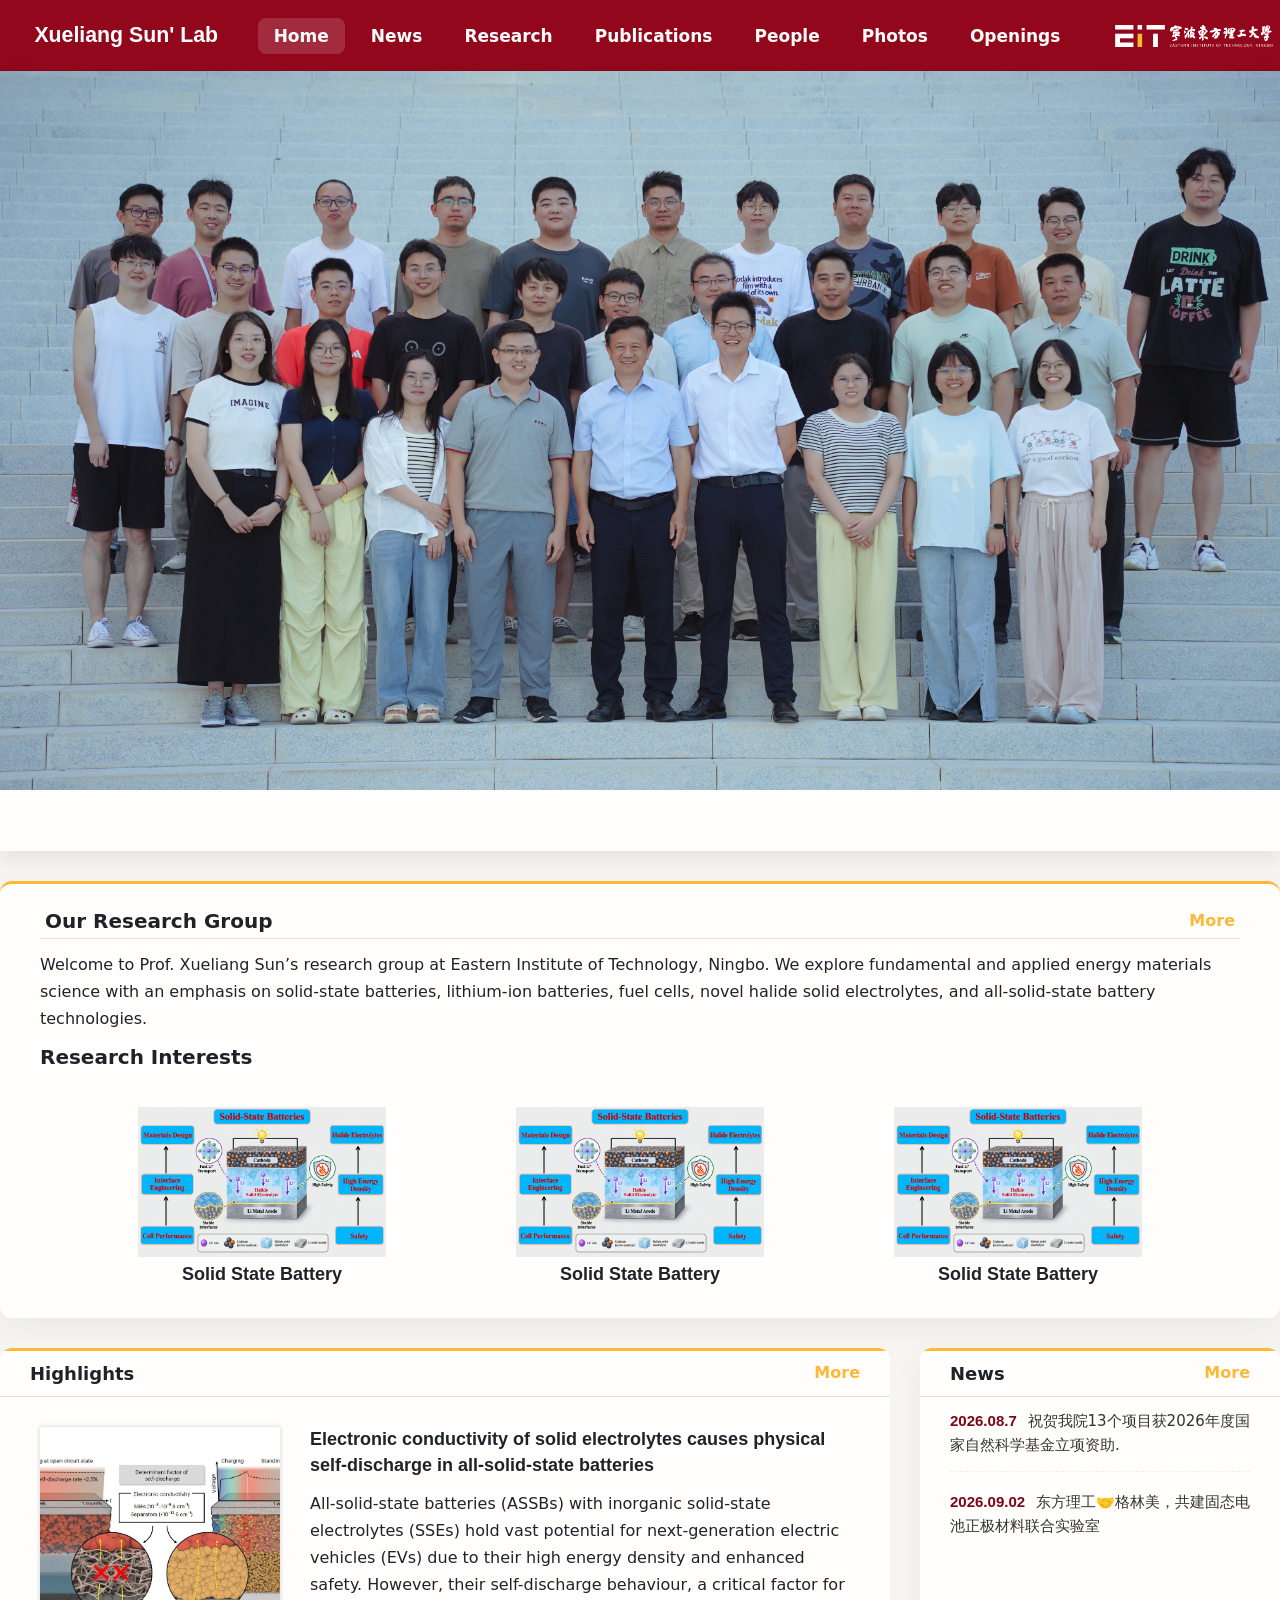
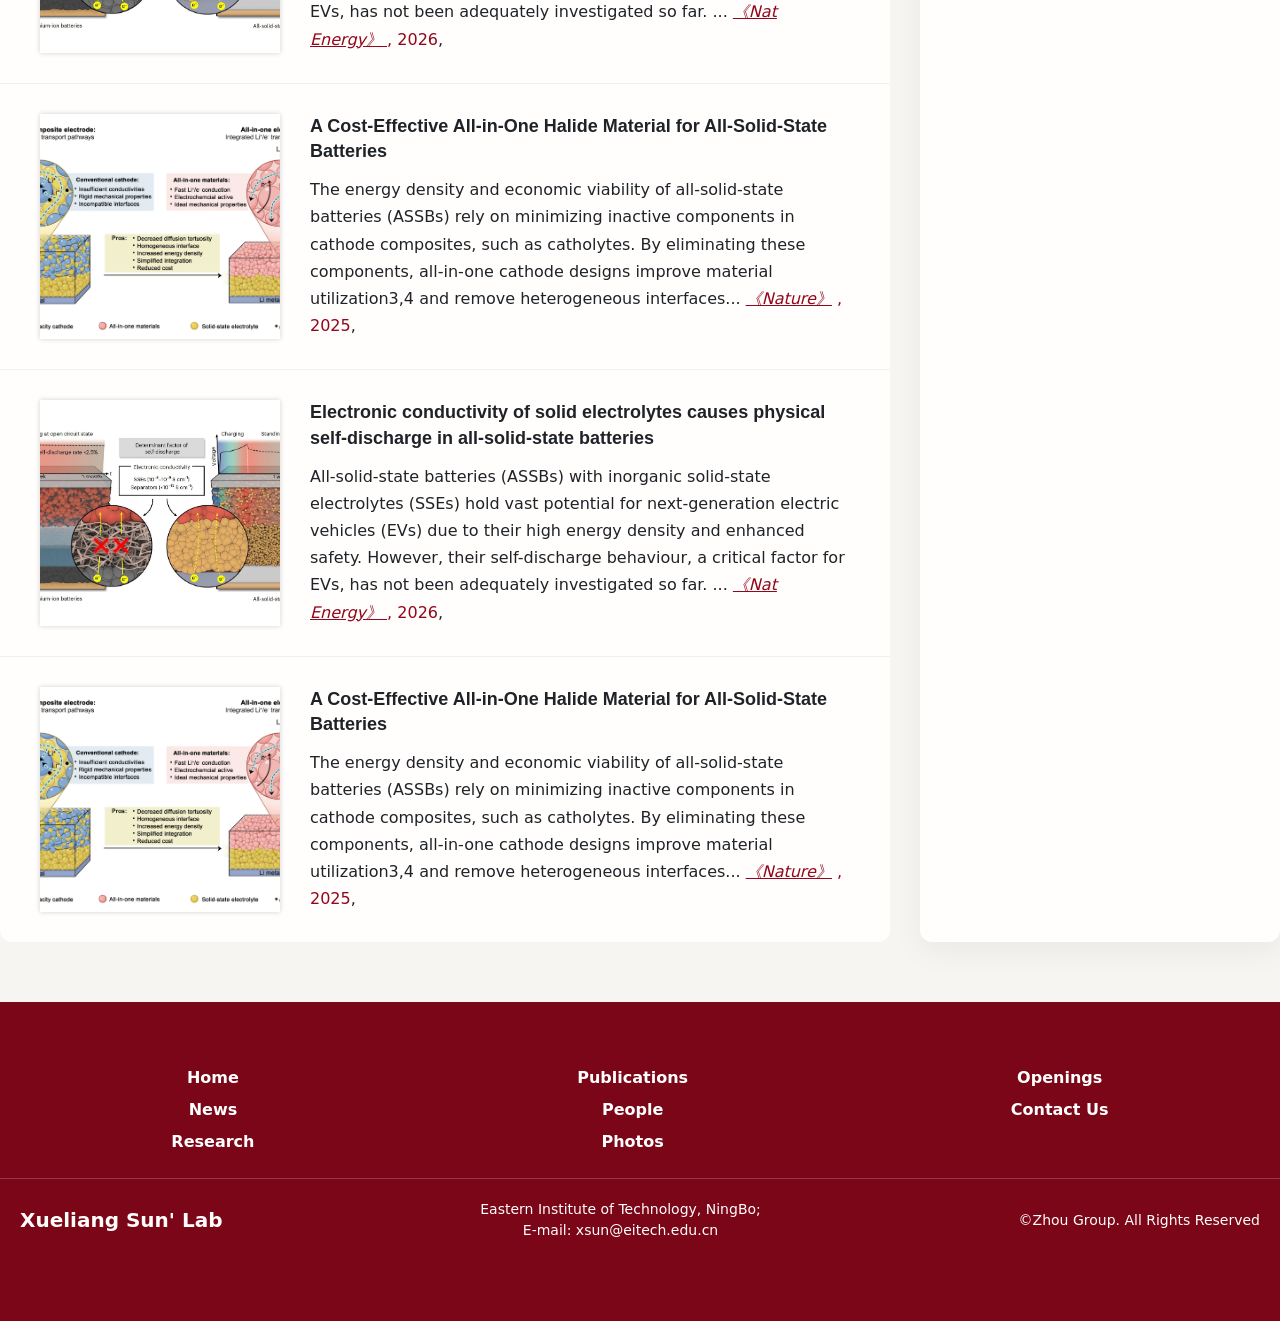
==== index.html @ 8f32e6c3 "init 验证" ====
<!DOCTYPE html>

<!-- saved from url=(0030)https://zhouphy.com/index.html -->
<html lang="en"><head>
<!-- Static local replica assembled from the user-provided saved page snapshot. --><meta content="text/html; charset=utf-8" http-equiv="Content-Type"/>
<meta content="width=device-width, initial-scale=1" name="viewport"/>
<title>Welcome to Prof. xueliang Sun's Research Group</title>
<link href="./assets/css/common.css" rel="stylesheet"/>
<link href="assets/home/logo3a.svg" rel="icon" type="image/png"/>
<meta content="Welcome to Prof. xueliang Sun's Research Group" name="description"/>
<link as="image" href="./assets/home/top1-1.webp" rel="preload"/>
<link as="image" href="./assets/home/research1.webp" rel="preload"/>
<link as="image" href="./assets/home/research2.webp" rel="preload"/>
<link as="image" href="./assets/home/research3.webp" rel="preload"/>
</head>
<body>
<header class="site-header">
<div aria-hidden="false" class="top-accent"></div>
<nav aria-label="Primary" class="site-nav">
<a class="logo logo--left" href="index.html">
<img alt="logo_left" height="70" src="./assets/home/logo3a.svg"/>
</a>
<ul class="nav-list">
<li class="nav-item nav-item--active"><a href="index.html">Home</a></li>
<li class="nav-item"><a href="News.html">News</a></li>
<li class="nav-item"><a href="Research.html">Research</a></li>
<li class="nav-item"><a href="Publications.html">Publications</a></li>
<li class="nav-item"><a href="People.html">People</a></li>
<li class="nav-item"><a href="Photos.html">Photos</a></li>
<li class="nav-item"><a href="Opening.html">Openings</a></li>
</ul>
<a class="logo logo--right" href="https://www.eitech.edu.cn/">
<img alt="logo-right" height="35" src="./assets/home/logo3.png"/>
</a>
</nav>
</header>
<main>
<section aria-label="Lab highlights" class="hero">
<div class="TopPhoto is-active"><img alt="Lab highlight image 1" src="./assets/home/top1-1.jpg"></div>
<div class="TopPhoto"><img alt="Lab highlight image 2" src="./assets/home/top1-2.jpg"/></div>
<div class="TopPhoto"><img alt="Lab highlight image 3" src="./assets/home/top1-3.jpg"/></div>
<div class="TopPhoto"><img alt="Lab highlight image 4" src="./assets/home/top1-4.jpg"/></div>
<!-- <div class="TopPhoto"><img alt="Lab highlight image 5" src="./assets/home/top2-2.webp"/></div>
<div class="TopPhoto"><img alt="Lab highlight image 6" src="./assets/home/top2-3.webp"/></div>
<div class="TopPhoto"><img alt="Lab highlight image 7" src="./assets/home/top3-1.webp"/></div> -->
<!-- <div class="TopPhoto is-active"><img alt="Lab highlight image 8" src="./assets/home/top3-2.webp"/></div>
<div class="TopPhoto"><img alt="Lab highlight image 9" src="./assets/home/top3-3.webp"/></div> -->
<button aria-label="Previous slide" class="slider-btn slider-btn--left">❮</button>
<button aria-label="Next slide" class="slider-btn slider-btn--right">❯</button>
</section>
<section aria-label="About the lab" class="Show">
<!-- photo-card -->
<!-- <div class="photo-card"> 
        <img src="assets/people/tzhou.jpg" fetchpriority="high" width="198"  alt="Principal investigator portrait">
      </div> -->
<div class="intro-card">
<div class="intro-content">
<div class="section-title">
<span class="title-text">Our Research Group</span>
<a class="more-link" href="Research.html">More</a>
</div>
<p class="body-text">
	            Welcome to Prof. Xueliang Sun’s research group at Eastern Institute of Technology, Ningbo. We explore fundamental and applied energy materials science with an emphasis on solid-state batteries, lithium-ion batteries, fuel cells, novel halide solid electrolytes, and all-solid-state battery technologies.
	          </p>
<p class="subheading">Research Interests</p>
<div class="research-grid">
<div class="research-item">
<img alt="Quantum Computation" fetchpriority="high" src="./assets/home/research1.png"/>
<!-- <h4>量子材料理论与模拟<br><span class="research-en">Quantum Materials Theory & Simulation</span></h4> -->
<h4>Solid State Battery</h4>
</div>
<div class="research-item">
<img alt="Quantum Materials" fetchpriority="high" src="./assets/home/research1.png"/>
<h4>Solid State Battery</h4>
</div>
<div class="research-item">
<img alt="Quantum Devices" fetchpriority="high" src="./assets/home/research1.png"/>
<h4>Solid State Battery</h4>
</div>
</div>
</div>
</div>
</section>
<!-- Highlights -->
<section aria-label="Highlights and news" class="dierbankuai">
<div class="lastestnew">
<div class="NEWS111">
<span>Highlights</span>
<a class="more-link" href="Publications.html">More</a>
</div>
<!-- <div class="section-title section-title--wide">
          <span class="title-text">Highlights</span>
          <a href="Publications.html" class="more-link">More</a>
        </div> -->





</div>
<!-- News -->
<aside aria-label="News" class="youbianxinwen">
<div class="NEWS111">
<span>News</span>
<a class="more-link" href="News.html">More</a>
</div>
<div class="xinwenlundong" id="B">
<div class="box1" id="B1">
<ul>


























































</ul>
</div>
</div>
</aside>
</section>
</main>
<footer class="dibu">
<div class="bottom">
<div class="bottomsite">
<div class="bottoms1"><a href=" index.html">Home</a><br/><a href="News.html">News</a><br/><a href="Research.html">Research</a></div>
<div class="bottoms2"><a href="Publications.html">Publications</a><br/><a href="People.html">People</a><br/><a href="Photos.html">Photos</a></div>
<div class="bottoms3"><a href="Opening.html">Openings</a><br/><a href="https://zhouphy.com/contact-us.html">Contact Us</a></div>
</div>
<div class="shengming">
<div class="shengming1">Xueliang Sun' Lab</div>
<div class="shengming2"> Eastern Institute of Technology, NingBo;
          <br/> 
          E-mail: xsun@eitech.edu.cn </div>
<div class="shengming3">©Zhou Group. All Rights Reserved</div>
</div>
</div>
</footer>
<script defer="" src="./assets/js/site.js"></script>
<script defer="" src="./assets/data/home-highlights-data.js"></script><script defer="" src="./assets/data/home-news-data.js"></script><script defer="" src="./assets/js/home-content.js"></script><script defer="" src="./assets/js/home.js"></script>
</body>
</html>
---- assets/css/common.css ----
/* Shared Zhou Group site styles; deduplicated from the seven identical saved style.css files. */
@charset "UTF-8";
/* CSS Document */

:root {
  /* 导航栏高度控制 */
  --nav-height: 55px; 
  --bg: #F6F5F1; 
  --surface: #FFFEFC;
  --text: #1F2328;
  --muted: #6F716A;
  --primary: #92071c;
  --primary-600: #7a0617;
  --accent: #fdb837;
  --font-body: system-ui, -apple-system, "Segoe UI", "PingFang SC", "Microsoft YaHei", "Noto Sans CJK SC", "Source Han Sans SC", Arial, sans-serif;
  --font-heading: "Segoe UI", "PingFang SC", "Microsoft YaHei", "Noto Sans CJK SC", "Source Han Sans SC", "Helvetica Neue", Arial, sans-serif;
  --logo-left-height: 70px;
  --logo-right-height: 30px;
  --border: #E3E0D8;
  --radius: 12px; /* 全局圆角变量，方便统一调整 */
}

* { box-sizing: border-box; }

body {
	margin: 0 auto;
	padding: 0;
	background-color: var(--bg);
	color: var(--text);
	font-family: var(--font-body);
	overflow-x: hidden; /* 彻底防止任何意外的横向滚动条 */
	/* --- 新增：开启字体平滑抗锯齿 --- */
	-webkit-font-smoothing: antialiased;
	-moz-osx-font-smoothing: grayscale;
}

h1, h2, h3, h4, h5, h6 { font-family: var(--font-heading); color: var(--text); }
a { color: var(--primary); text-decoration: none; }
a:hover { color: var(--primary-600); background-color: transparent; }
.a1 { text-decoration: none; }
.a1:hover { color: var(--surface); }

.top-accent {
	height: 6px;
	/* background: linear-gradient(90deg, var(--primary-600), var(--accent)); */
}

/* ========================================================= */
/* 1. 纯CSS自适应导航栏 (无JS方案) */
/* ========================================================= */
.site-header {
	background-color: var(--primary);
	border-bottom: 1px solid rgba(0, 0, 0, 0.08);
}

.site-nav {
	margin: 0 auto;
	max-width: 1400px; 
	width: 100%;
	min-height: var(--nav-height); 
	display: flex;
	flex-wrap: wrap; /* 核心：允许换行 */
	align-items: center;
	justify-content: space-between; 
	padding: 0px 0px 3px 10px; /* 上下预留一点空间给换行时使用 */
}

.site-header .logo--left img { height: calc(var(--nav-height) * 1.1); width: auto; 
	max-width: 100%; margin-right: auto; }
.site-header .logo--right img { height: calc(var(--nav-height) * 0.55); width: auto; max-width: 100%; }

.logo { display: inline-flex; align-items: center; flex-shrink: 0; }
.nav-list {
	display: flex;
	flex-wrap: wrap; /* 核心：允许导航按钮换行 */
	justify-content: center;
	list-style: none;
	margin: 0;
	padding: 0;
	gap: 10px; 
}

.nav-item { display: flex; align-items: center; }

.nav-item a {
	display: inline-flex;
	align-items: center;
	justify-content: center;
	padding: 8px 16px; 
	color: var(--surface);
	font-size: 17px; 
	font-weight: bold;
	border-radius: 8px; /* 高级微圆角 */
	transition: all 0.3s ease;
	white-space: nowrap; /* 保证文字不折断 */
}

.nav-item--active a { background-color: rgba(255, 255, 255, 0.15); }
.nav-item a:hover { background-color: var(--primary-600); transform: translateY(-1px); }

/* --- 导航栏在不同屏幕下的智能排版 --- */
/* --- 导航栏在不同屏幕下的智能排版 --- */
@media (max-width: 1100px) {
	/* 核心魔法：使用 order 属性重新排列视觉顺序 */
	.logo--left { 
		order: 1; /* 排在第 1 位 */
		margin-right: 0; 
	}
	.logo--right { 
		order: 2; /* 排在第 2 位（和左Logo并排在最上面） */
		margin-left: 0; 
	}
	.nav-list { 
		order: 3; /* 排在最后（被挤到下一行） */
		width: 100%; 
		margin-top: 15px; /* 与上方的 Logo 拉开一点优雅的间距 */
	}
	.site-nav { 
		justify-content: space-between; /* 完美让两个 Logo 分居左右两端 */
	}
}

@media (max-width: 600px) {
	/* 极小屏幕（手机），字体缩小，按钮间距变小 */
	.nav-item a { font-size: 15px; padding: 6px 10px; }
	.site-header .logo--left img { height: 45px; }
	.site-header .logo--right img { height: 22px; }
	.nav-list { gap: 6px; } /* 让菜单按钮更紧凑，避免折行太多 */
}

/* ========================================================= */
/* 2. 主体区块流体化 (使用 max-width 和 flex-wrap) */
/* ========================================================= */
.hero {
	margin: 0 auto;
	max-width: 1300px; 
	width: 100%;
	/* 核心魔法 1：使用 Grid 让所有图片堆叠在同一个格子里 */
	display: grid; 
	position: relative; /* 为半透明按钮提供定位基准 */
	background-color: var(--surface);
	box-shadow: 0px 8px 20px rgba(0, 0, 0, 0.08);
	overflow: hidden; 
}

.TopPhoto {
	/* 核心魔法 2：所有图片都占第 1 行第 1 列，完美重叠且高度自适应 */
	grid-area: 1 / 1; 
	width: 100%;
	margin: 0;
	opacity: 0; /* 默认完全透明 */
	visibility: hidden; /* 默认不可见，防止阻挡点击 */
	transition: opacity 0.8s ease-in-out, visibility 0.8s; /* 0.8秒的极致丝滑淡入淡出 */
	z-index: 1;
}

.TopPhoto.is-active {
	opacity: 1; /* 激活时完全显示 */
	visibility: visible;
	z-index: 2; /* 浮在最上面 */
}

.TopPhoto img {
	width: 100%; 
	height: auto; 
	display: block;
	object-fit: cover;
}

/* --- 高级半透明切换按钮 --- */
.slider-btn {
	position: absolute;
	top: 50%;
	transform: translateY(-50%);
	background-color: rgba(0, 0, 0, 0.25); /* 极具高级感的 25% 半透明黑色背景 */
	color: rgba(255, 255, 255, 0.8);
	border: none;
	width: 44px;
	height: 44px;
	border-radius: 50%; /* 圆形按钮 */
	font-size: 18px;
	cursor: pointer;
	z-index: 10; /* 保证浮在图片最上层 */
	display: flex;
	align-items: center;
	justify-content: center;
	transition: all 0.3s ease;
	backdrop-filter: blur(4px); /* 苹果风磨砂玻璃特效，如果浏览器支持的话极为惊艳 */
}

/* --- 高级半透明切换按钮（默认状态：几乎隐形） --- */
.slider-btn {
	position: absolute;
	top: 50%;
	transform: translateY(-50%);
	/* 改动1：背景色变得极淡，几乎看不见 */
	background-color: rgba(0, 0, 0, 0.1); 
	/* 改动2：箭头颜色也变淡 */
	color: rgba(255, 255, 255, 0.4);
	border: none;
	width: 44px;
	height: 44px;
	border-radius: 50%; 
	font-size: 18px;
	cursor: pointer;
	z-index: 10; 
	display: flex;
	align-items: center;
	justify-content: center;
	backdrop-filter: blur(2px); /* 默认模糊度也降低一点 */
	
	/* 改动3：核心！默认整体透明度为 0，完全隐藏，不抢视觉重点 */
	opacity: 0; 
	/* 改动4：过渡时间稍微调慢到 0.5s，显得更优雅不急躁 */
	transition: all 0.5s ease; 
}

/* --- 新增：当鼠标悬停在整个轮播区域时，唤醒按钮 --- */
.hero:hover .slider-btn {
	/* 整体显形 */
	opacity: 1;
	/* 背景色稍微加深一点点，提高辨识度 */
	background-color: rgba(0, 0, 0, 0.3); 
	/* 箭头变亮 */
	color: rgba(255, 255, 255, 0.9);
	backdrop-filter: blur(4px); /* 恢复磨砂感 */
}

/* (保留原有的) 鼠标真正摸到按钮上时的状态：变红、放大 */
.slider-btn:hover {
	background-color: var(--primary-600) !important; /* 加上 !important 确保覆盖上面的灰色 */
	color: #ffffff !important;
	opacity: 1 !important;
	transform: translateY(-50%) scale(1.1); 
}


.slider-btn--left { left: 20px; }
.slider-btn--right { right: 20px; }

/* 手机端按钮稍微缩小 */
@media (max-width: 600px) {
	.slider-btn { width: 36px; height: 36px; font-size: 14px; }
	.slider-btn--left { left: 10px; }
	.slider-btn--right { right: 10px; }
}


.Show {	
	max-width: 1300px; width: 100%; height: auto;
	margin: 30px auto; padding: 0 0px;
	display: flex; flex-wrap: wrap; gap: 10px; 
}

.photo-card {
	width: 198px; max-width: 100%; margin:  auto; /* 手机上居中 */
	box-shadow: 0px 0px 5px 0px rgba(0, 0, 0, 0.18);
	background-color: var(--surface); border: 1px solid var(--border);
}
.photo-card img { width: 100%; height: auto; display: block; }

/* .intro-card {
	flex: 1; min-width: 280px; height: auto;
	margin: 0; padding: 20px;
	background-color: var(--surface); box-shadow: 0px 8px 16px rgba(0, 0, 0, 0.08); border-top: 3px solid var(--accent);
} */

.intro-card {
	flex: 1;
	min-width: 300px;
	height: auto;
	margin: 0;
	padding: 20px 40px; /* 从 20px 增加到 35px，让内容更从容 */
	padding-top: 1 0px;
	background-color: var(--surface);
	/* 弱化阴影：降低 Alpha 透明度，增加模糊半径 (26px) */
	box-shadow: 0 10px 30px rgba(0, 0, 0, 0.05); 
	border-radius: var(--radius); /* 应用你在根目录定义的圆角 */
	border-top: 3px solid var(--accent);
}

.intro-content { width: 100%; height: auto; margin: 0; }

.section-title, .section-title--wide {
	width: 100%; height: auto; margin: 0 0 0px 0; 
	margin-left: 0px;
	padding: 5px;
	border-bottom: 1px solid var(--border); font-weight: bold;
	display: flex; flex-wrap: wrap; align-items: center; justify-content: space-between;
}
.title-text { font-size: 20px; font-weight: bold; }
.more-link { text-decoration: none; color: var(--accent); font-size: 16px; }
.subheading { color: var(--text); font-size: 20px; font-weight: bold; line-height: 30px; margin: 10px 0 0; }

.body-text { color: var(--text); font-size: 16px; line-height: 1.7; margin: 12px 0 0; }

/* ========================================================= */
/* 3. 新闻与高亮区自适应 */
/* ========================================================= */
.dierbankuai {
	max-width: 1300px; width: 100%; height: auto; 
	margin: 10px auto; padding: 0 0px;
	display: flex; flex-wrap: wrap; gap: 30px;
	border-radius: var(--radius);
	margin-bottom: 60px;
	padding: 0px;
	/* border-top: 10pxvar(--primary-600); */
}

.lastestnew {
	flex: 1; min-width: 300px; height: auto;
	padding-bottom: 20px; 
	background-color: var(--surface);
	/* padding: 12px 24px; */
	padding: 0;

	background-color: var(--surface);
	/* box-shadow: 0 10px 30px rgba(0, 0, 0, 0.05); */
	border-radius: var(--radius);
	overflow: hidden;
	/* display: flex;
      flex-direction: column; */
}

/* --- 优化 News 侧边栏：防止溢出 + 优雅内滚动 --- */
.youbianxinwen {
	width: 360px;
	max-width: 100%;
	background-color: var(--surface);
	/* 同样使用弥散状浅阴影 */
	box-shadow: 0 10px 30px rgba(0, 0, 0, 0.05);
	border-radius: var(--radius);
	overflow: hidden;
	padding: 0 !important; /* 移除外层内边距，让头部背景撑满 */
	display: flex;
      flex-direction: column;
}

.NEWS111 {
	flex-shrink: 0; 
	width: 100%; 
	padding: 12px 30px; 
	font-size: 18px; 
	font-weight: bold;
	border-bottom: 1px solid var(--border); 
	display: flex; 
	justify-content: space-between;
	border-top: 3px solid var(--accent);
}

.xinwenlundong {
	width: 100%; 
	padding: 12px 30px; 
	margin-top: 0; 
	line-height: 1.8;
	/* 【核心修复2】告诉浏览器最大高度是多少，超出这个高度就开始内滚动 */
	max-height: 1200px; /* 水平对齐*/
	overflow-y: auto;  /* 垂直方向超出则滚动 */
	overflow-x: hidden; /* 水平方向严禁滚动 */
}
  .xinwenlundong ul {
      padding: 0 !important;
      margin: 0 !important;
      list-style: none !important;
    } 
    .xinwenlundong li {
      margin-bottom: 18px !important;
      line-height: 1.6 !important;
      color: #333 !important;
      font-size: 15px !important;
      border-bottom: 1px dashed rgba(0,0,0,0.06);
      padding-bottom: 14px !important;
    }
    .xinwenlundong li:last-child {
      border-bottom: none;
      margin-bottom: 0 !important;
    }

	.xinwenlundong .date {
      color: var(--primary-600) ;
      font-weight: 900 ;
      margin-right: 6px;
      font-family: var(--font-heading, sans-serif);
    }

/* --- 高级感定制滚动条 --- */
.xinwenlundong::-webkit-scrollbar {
	width: 6px; 
}
.xinwenlundong::-webkit-scrollbar-track {
	background: transparent; 
}
.xinwenlundong::-webkit-scrollbar-thumb {
	background-color: var(--border); 
	border-radius: 10px; 
}
.xinwenlundong::-webkit-scrollbar-thumb:hover {
	background-color: var(--primary-600); 
}

/* .highlight-card {
	width: 100%; height: auto; padding: 20px; border-bottom: 2px solid var(--border);
	display: flex; flex-wrap: wrap; gap: 20px;
} */

/* --- 论文高亮卡片：去除硬边框 + 增加间距 --- */
.highlight-card {
	width: 100%;
	height: auto;
	margin: 0;
	padding: 30px 40px; /* 增加上下左右的留白 */
	/* 去掉原本的 2px 实线边框，改为极淡的 1px 线条 */
	border-bottom: 1px solid rgba(0, 0, 0, 0.05); 
	display: flex;
	flex-wrap: wrap;
	gap: 30px; /* 增加图片与文字之间的间距 */
}

.highlight-card:last-of-type { border-bottom: none; }

.highlight-image {
	width: 240px; max-width: 100%; height: auto; 
	box-shadow: 0px 0px 5px 0px rgba(0, 0, 0, 0.18); object-fit: cover;
}
.highlight-text { flex: 1; min-width: 250px; height: auto; }
.highlight-title { font-size: 18px; line-height: 1.4; font-weight: bold; margin: 0 0 6px; }

.italic {
	font-style: italic;
	color: var(--primary);
	text-decoration: underline;
	font-size: 1em;
}
.date {
	color: var(--primary-600);
	font-weight: bold;
	font-size: 1em;
}

/* ========================================================= */
/* 4. People 人员页面卡片自适应 */
/* ========================================================= */
.Leadertop {
	max-width: 1300px; width: 100%; height: auto;
	margin: 0 auto; padding: 10px 20px;
	padding-top: 40px;
	font-size: 26px; 
	color: var(--primary); 
	font-weight: bold; 
	border-bottom: 3px solid var(--accent);
}

.Leader {
	max-width: 1300px; width: 100%; height: auto;
	margin: 0 auto; padding: 10px 20px;
	/* padding-top: 0px; */
	font-size: 22px; color: var(--primary); font-weight: bold; border-bottom: 3px solid var(--accent);
}

.Leaderphoto-top {
	max-width: 1300px; width: 100%; height: auto; 
	margin: 30px auto;
	padding: 30px;
	display: flex; flex-wrap: wrap; align-items: center; justify-content: center; gap: 30px;
	background-color: var(--surface); box-shadow: 0px 0px 5px rgba(0, 0, 0, 0.18);
	border-radius: var(--radius);
	border: 1px solid rgba(0, 0, 0, 0.03); 
}

.Leaderphoto, .Leaderphoto2 {
	max-width: 1300px; width: 100%; height: auto; 
	margin: 20px auto; padding: 20px;
	display: flex; flex-wrap: wrap; align-items: center; justify-content: center; gap: 30px;
	background-color: var(--surface); box-shadow: 0px 0px 5px rgba(0, 0, 0, 0.18);
	border-radius: var(--radius);
	border: 1px solid rgba(0, 0, 0, 0.03); 
}

.Leaderp1 {
	width: 240px; max-width: 100%; height: auto;
	background: url("../image/groupleader.jpg") no-repeat center / cover;
	border-radius: 8px; 
	padding: 5px 15px 0px 0px;
	/* padding-right: 30px; */
}
.Leaderp1 img { width: 100%; height: auto; border-radius: 8px; object-fit: cover; 
	margin-top: 5%; margin-bottom: 5% ;}

.Leaderp2 { flex: 1; min-width: 280px; height: auto; line-height: 1.6; 
	font-size: 17px;}

.Leaderp3 {
	width: 180px; height: 40px; background-color: var(--primary); color: var(--surface);
	font-weight: bold; text-align: center; line-height: 40px; cursor: pointer; border-radius: 4px;
}
.postdoctor1 { width: 180px; max-width: 100%; height: auto; }
.postdoctor1 img { width: 100%; height: auto; border-radius: 8px; object-fit: cover; }
.postdoctor2 { flex: 1; min-width: 250px; height: auto; line-height: 1.6; }

/* ========================================================= */
/* 5. 底部页脚自适应 */
/* ========================================================= */
.dibu, .bottom, .bottom1 { width: 100%; height: auto; background-color: var(--primary-600); padding: 30px 0; }
.dibu a { color: #ffffff; text-decoration: none; }
.dibu a:hover { color: #ffcc00; text-decoration: underline; }

.bottomsite {
	max-width: 1374px; width: 100%; height: auto; margin: 0 auto; padding: 0 20px 20px;
	border-bottom: 1px solid rgba(255,255,255,0.2);
	display: flex; flex-wrap: wrap; justify-content: space-around; gap: 20px;
}
.bottoms1, .bottoms2, .bottoms3 { width: auto; line-height: 2; color: var(--surface); font-size: 16px; font-weight: bold; text-align: center; }

.shengming {
	max-width: 1440px; width: 100%; height: auto; margin: 0 auto; padding: 20px;
	display: flex; flex-wrap: wrap; align-items: center; justify-content: space-between; text-align: center; gap: 15px;
}
.shengming1 { font-size: 20px; font-weight: bold; color: var(--surface); }
.shengming2, .shengming3 { font-size: 14px; font-weight: 100; line-height: 1.5; color: var(--surface); }

@media (max-width: 768px) {
	.shengming { flex-direction: column; justify-content: center; }
}

/* 兼容保留的其他碎类名 */
.jieshaowenzi, .jieshaowenzi6, .jieshaowenzi7, .jieshaowenzi9, .jieshaowenzi1, .jieshaowenzi2, .jieshaowenzi3 {
	max-width: 1000px; width: 100%; height: auto; margin-top: 10px; font-size: 18px; color: var(--text); line-height: 1.6;
}
.wenzilan { max-width:960px; width:100%; height: auto; color: var(--primary); font-size: 22px; font-weight: bold; margin-top: 40px; border-bottom: 3px solid var(--primary); line-height: 30px; }

/* ========================================================= */
/* 研究方向 (Research Interests) 三列图文排版 */
/* ========================================================= */
.research-grid {
	display: flex;
	flex-wrap: wrap; /* 核心自适应：允许在手机端自动换行堆叠 */
	gap: 5%;
	margin-top: 25px;
	justify-content: space-between;
	margin-left: 5%;
	margin-right: 5%;
}

.research-item {
	flex: 1; /* 电脑端平均平分三等份空间 */
	min-width: 180px; /* 当屏幕缩小，宽度不足240px时，自动掉到下一行 */
	text-align: center; /* 保证图片和文字完美居中 */
	padding: 10px;
	border-radius: var(--radius);
	transition: all 0.3s ease; 
	/* 增加悬停互动感 */
}

/* 鼠标放上去时，轻微上浮并显示淡阴影，增加高级感 */
.research-item:hover {
	transform: translateY(-5px);
	background-color: #faf9f6; /* 极浅的灰色背景 */
	box-shadow: 0 8px 20px rgba(0, 0, 0, 0.04);
}

.research-item img {
	width: 100%;
	height: 150px; /* 固定高度，确保三张图对齐 */
	object-fit: contain; /* 保证图片按比例缩放，不被拉伸变形或裁切 */
	margin-bottom: 0px;
}

.research-item h4 {
	margin: 0;
	font-size: 18px;
	color: var(--text);
	line-height: 1.5;
	font-weight: bold;
}

/* 英文副标题样式，弱化存在感 */
.research-en {
	font-size: 13px;
	color: var(--muted);
	font-weight: normal;
}
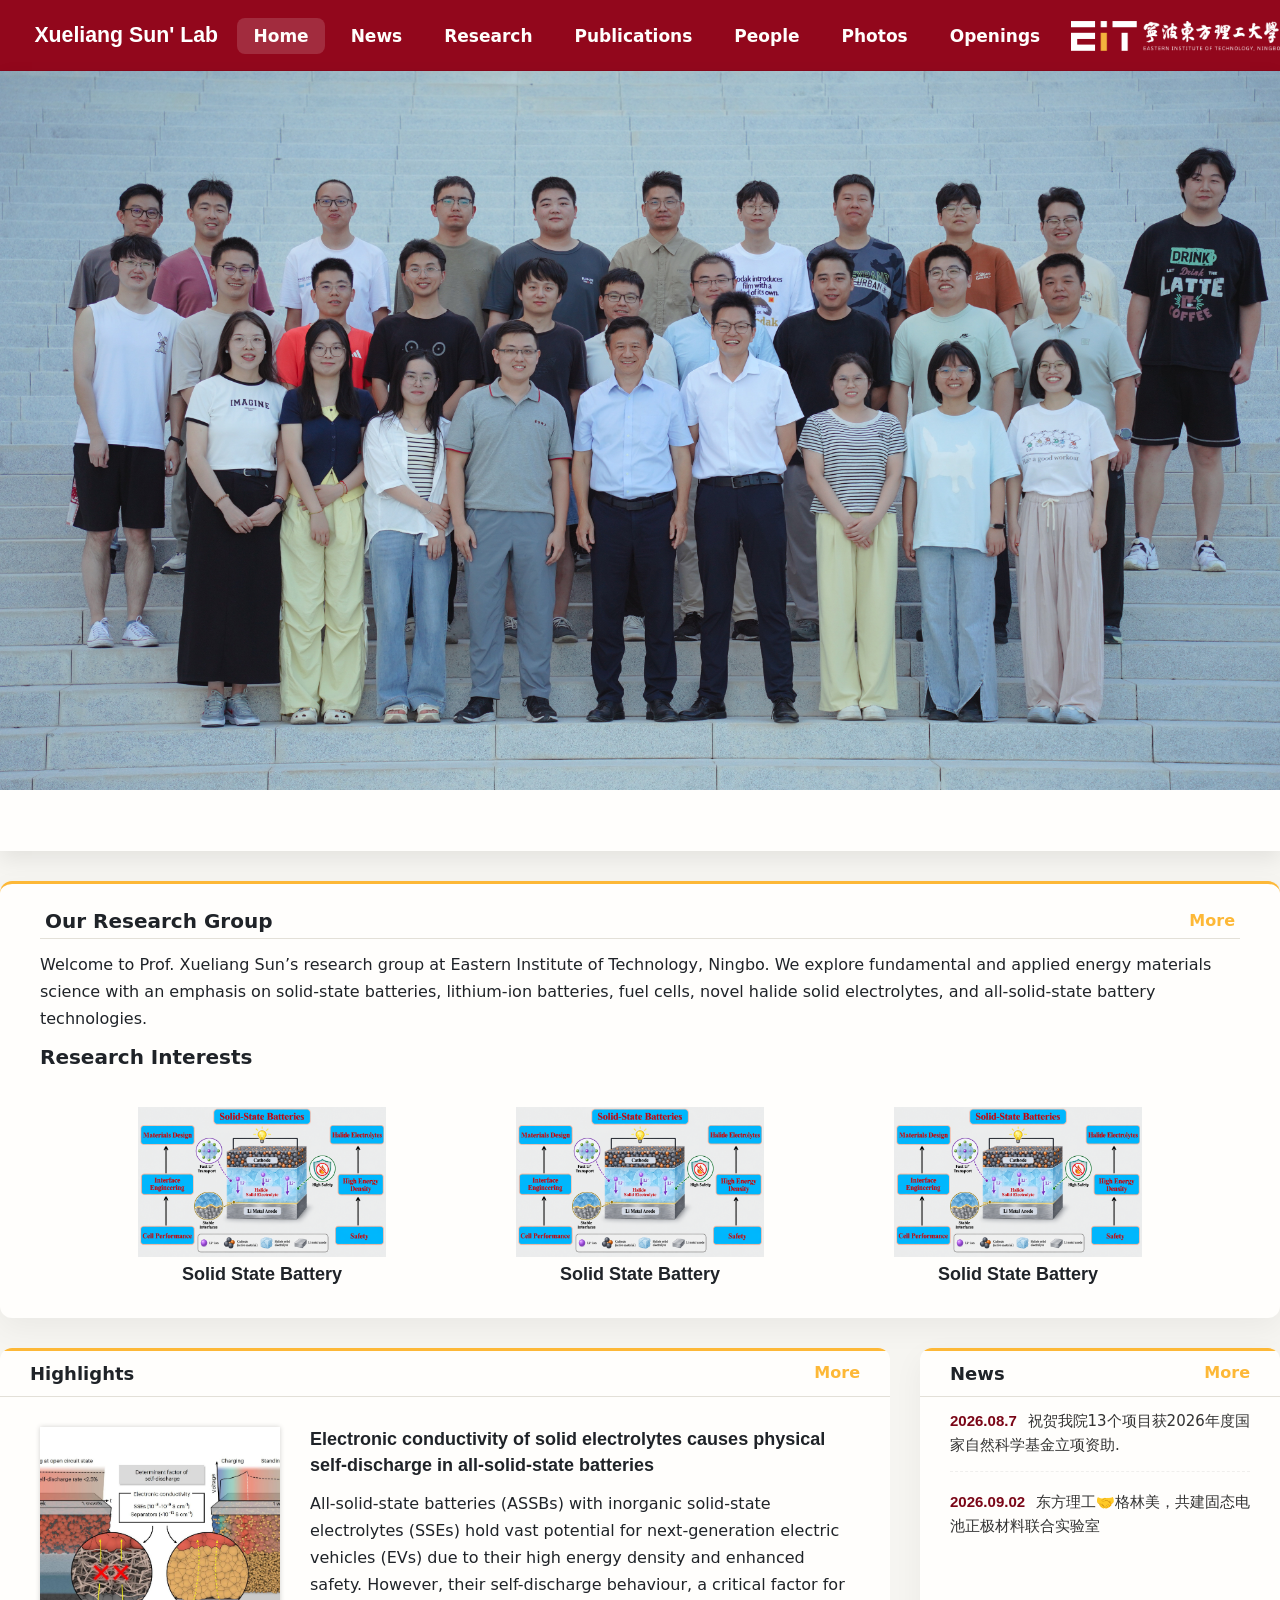
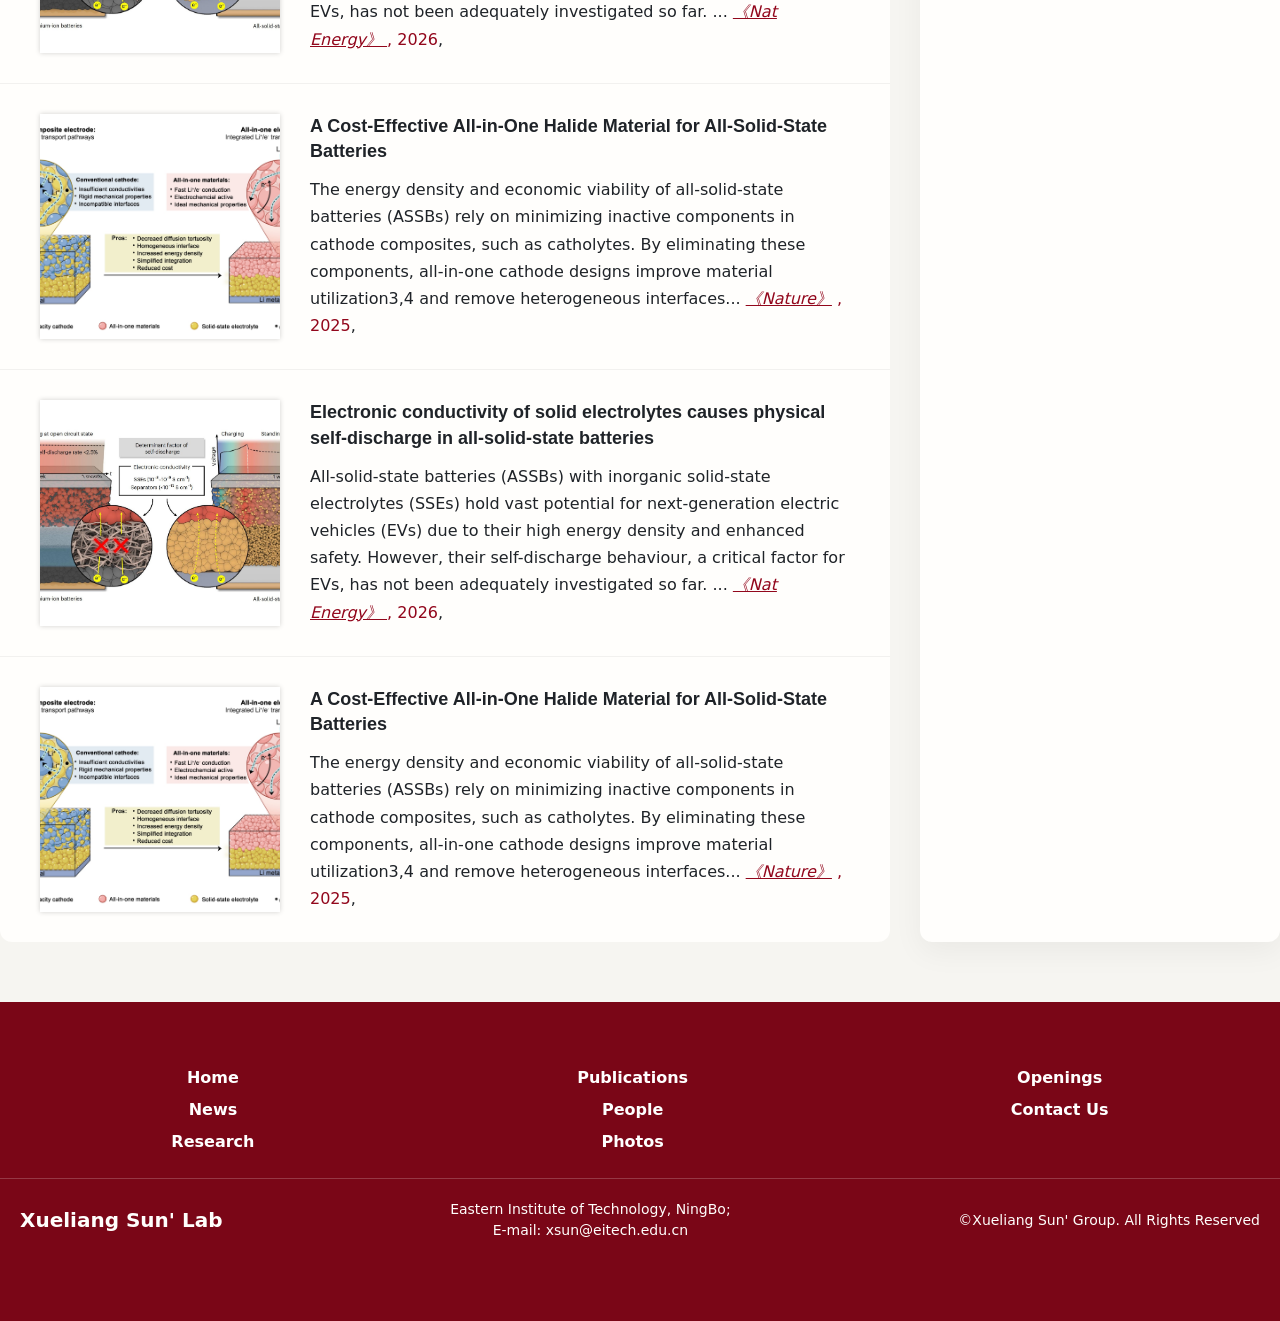
==== commit 98365056: "fix" ====
--- a/index.html
+++ b/index.html
@@ -30,7 +30,7 @@
 <li class="nav-item"><a href="Opening.html">Openings</a></li>
 </ul>
 <a class="logo logo--right" href="https://www.eitech.edu.cn/">
-<img alt="logo-right" height="35" src="./assets/home/logo3.png"/>
+<img alt="logo-right" height="35" src="./assets/news/logo3.png"/>
 </a>
 </nav>
 </header>
@@ -176,14 +176,14 @@
 <div class="bottomsite">
 <div class="bottoms1"><a href=" index.html">Home</a><br/><a href="News.html">News</a><br/><a href="Research.html">Research</a></div>
 <div class="bottoms2"><a href="Publications.html">Publications</a><br/><a href="People.html">People</a><br/><a href="Photos.html">Photos</a></div>
-<div class="bottoms3"><a href="Opening.html">Openings</a><br/><a href="https://zhouphy.com/contact-us.html">Contact Us</a></div>
+<div class="bottoms3"><a href="Opening.html">Openings</a><br/><a href="https://www.imei-eit.com/">Contact Us</a></div>
 </div>
 <div class="shengming">
 <div class="shengming1">Xueliang Sun' Lab</div>
 <div class="shengming2"> Eastern Institute of Technology, NingBo;
           <br/> 
           E-mail: xsun@eitech.edu.cn </div>
-<div class="shengming3">©Zhou Group. All Rights Reserved</div>
+<div class="shengming3">©Xueliang Sun' Group. All Rights Reserved</div>
 </div>
 </div>
 </footer>
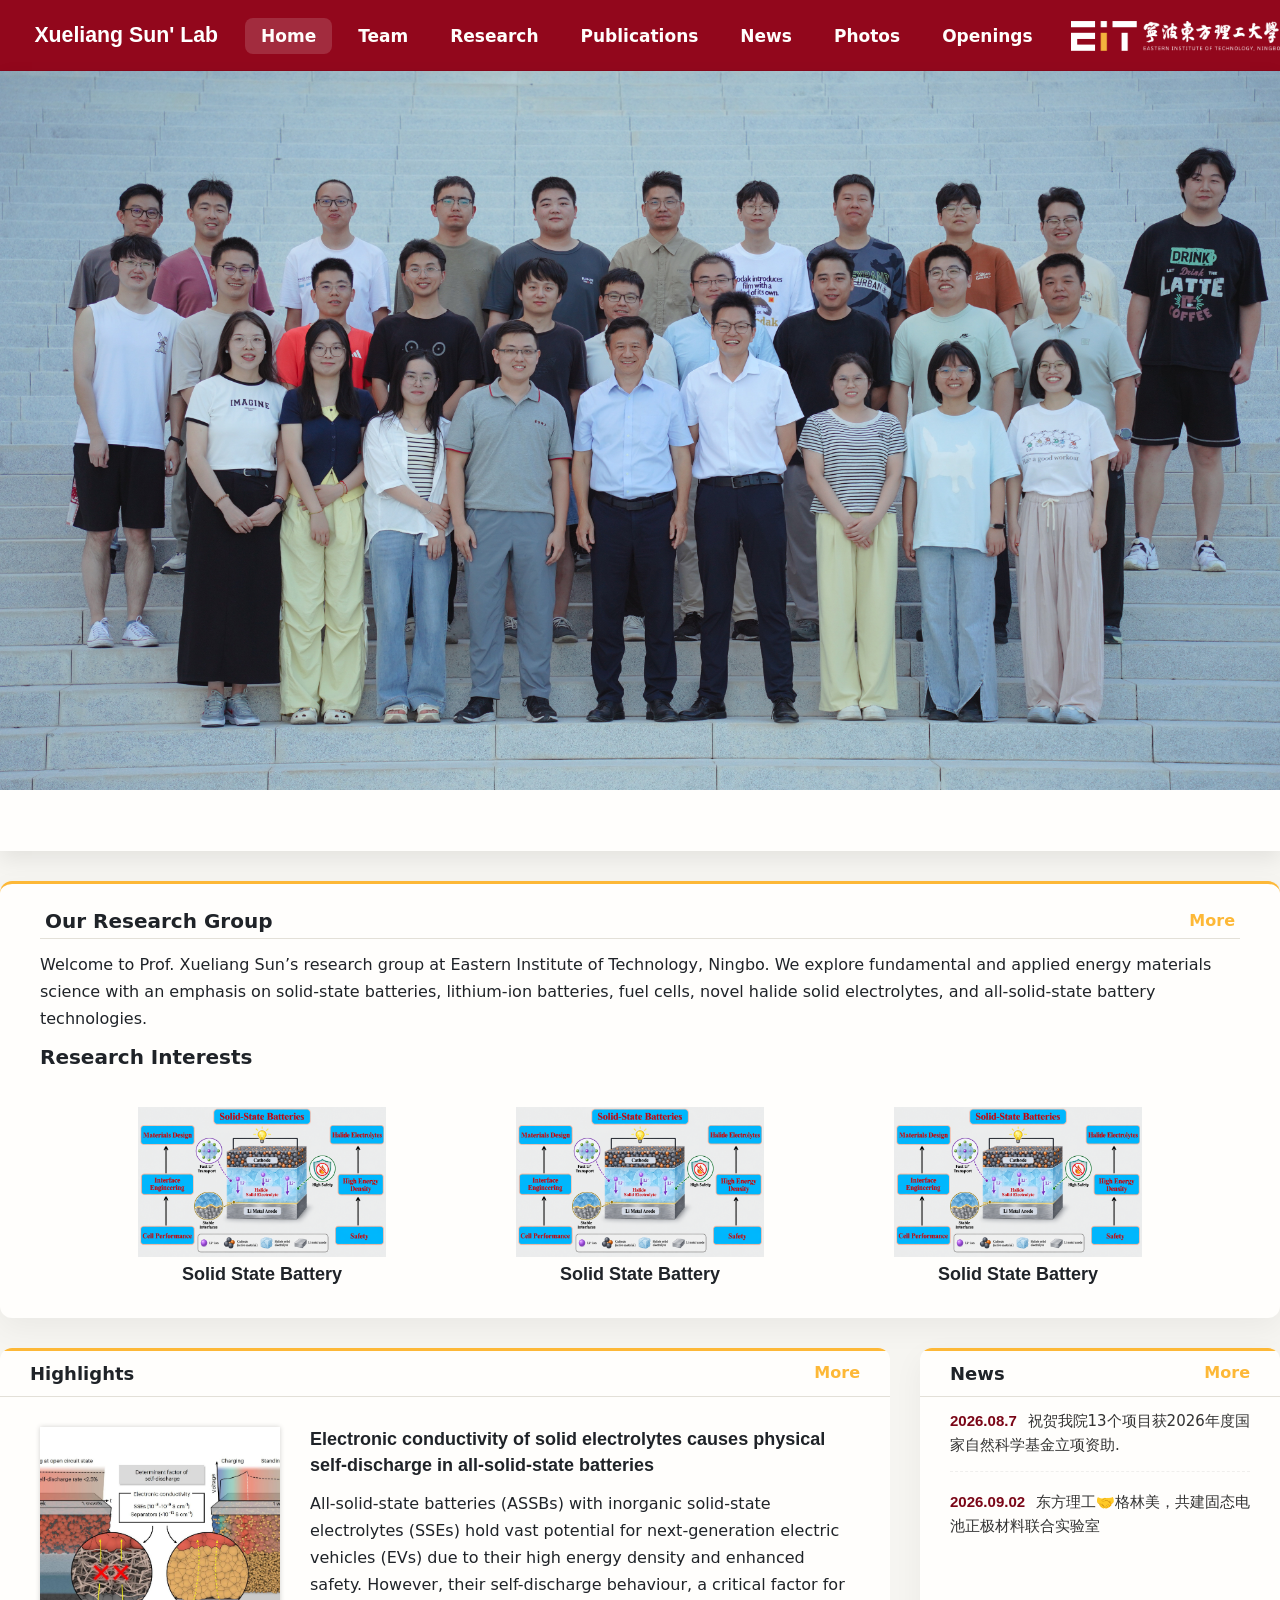
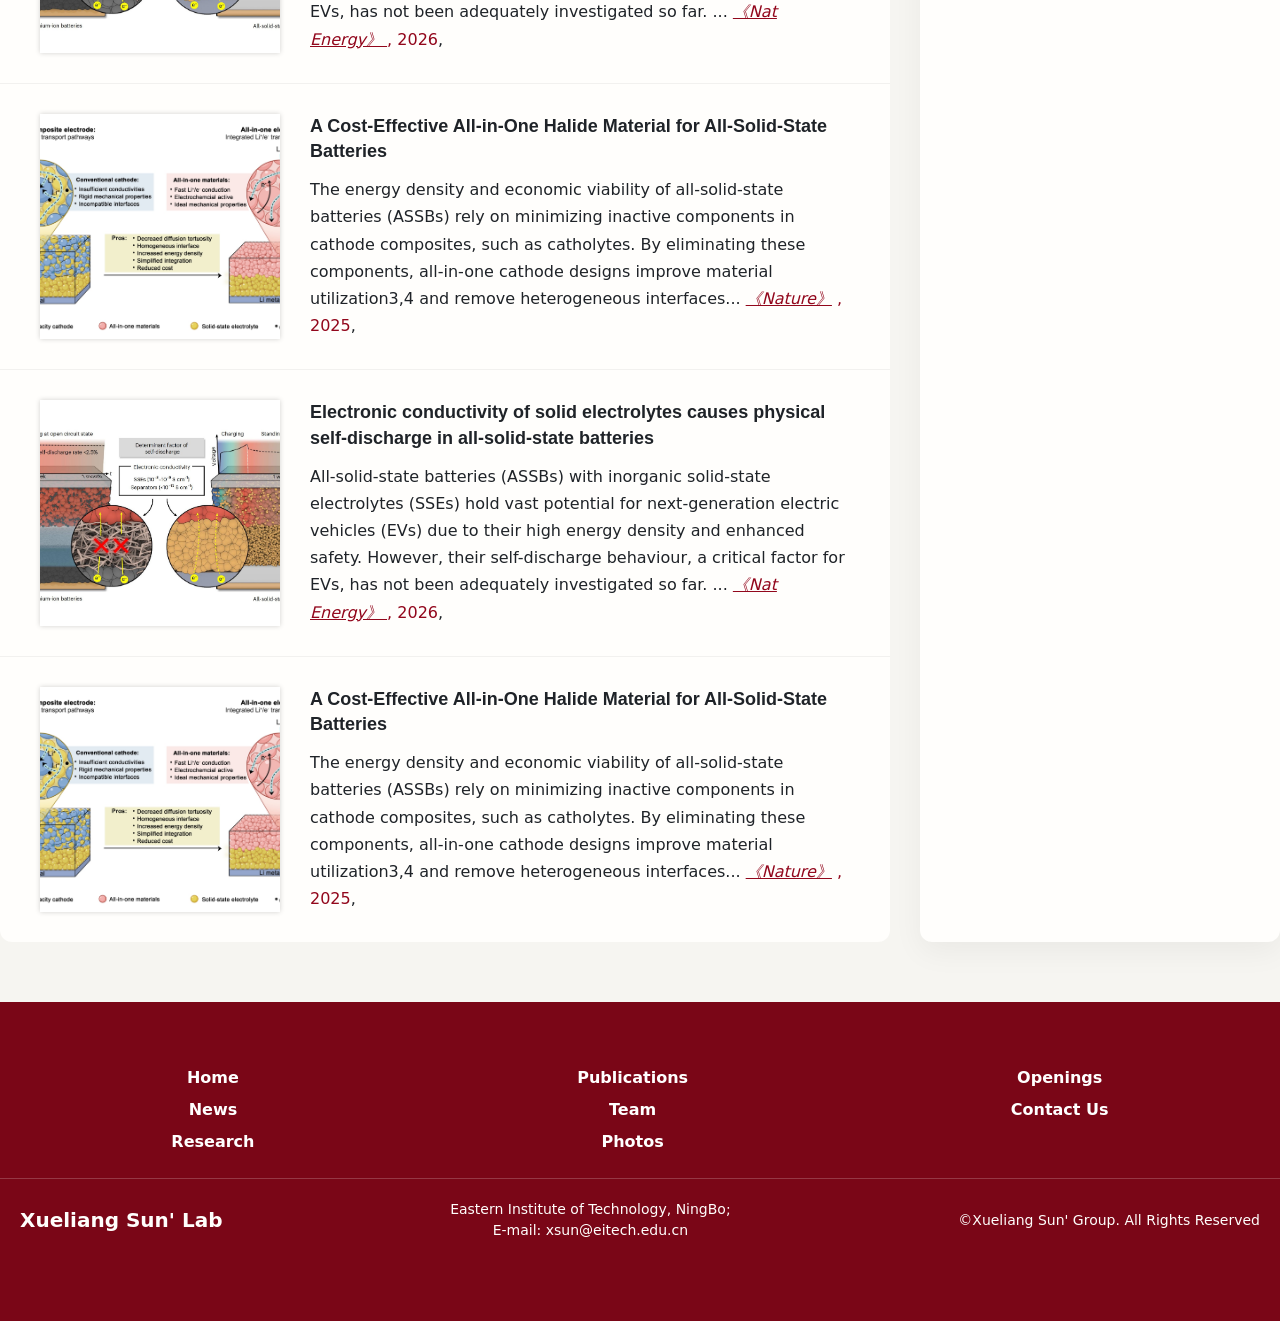
==== commit 29ec1844: "fix new" ====
--- a/index.html
+++ b/index.html
@@ -22,10 +22,10 @@
 </a>
 <ul class="nav-list">
 <li class="nav-item nav-item--active"><a href="index.html">Home</a></li>
-<li class="nav-item"><a href="News.html">News</a></li>
+<li class="nav-item"><a href="People.html">Team</a></li>
 <li class="nav-item"><a href="Research.html">Research</a></li>
 <li class="nav-item"><a href="Publications.html">Publications</a></li>
-<li class="nav-item"><a href="People.html">People</a></li>
+<li class="nav-item"><a href="News.html">News</a></li>
 <li class="nav-item"><a href="Photos.html">Photos</a></li>
 <li class="nav-item"><a href="Opening.html">Openings</a></li>
 </ul>
@@ -175,7 +175,7 @@
 <div class="bottom">
 <div class="bottomsite">
 <div class="bottoms1"><a href=" index.html">Home</a><br/><a href="News.html">News</a><br/><a href="Research.html">Research</a></div>
-<div class="bottoms2"><a href="Publications.html">Publications</a><br/><a href="People.html">People</a><br/><a href="Photos.html">Photos</a></div>
+<div class="bottoms2"><a href="Publications.html">Publications</a><br/><a href="People.html">Team</a><br/><a href="Photos.html">Photos</a></div>
 <div class="bottoms3"><a href="Opening.html">Openings</a><br/><a href="https://www.imei-eit.com/">Contact Us</a></div>
 </div>
 <div class="shengming">
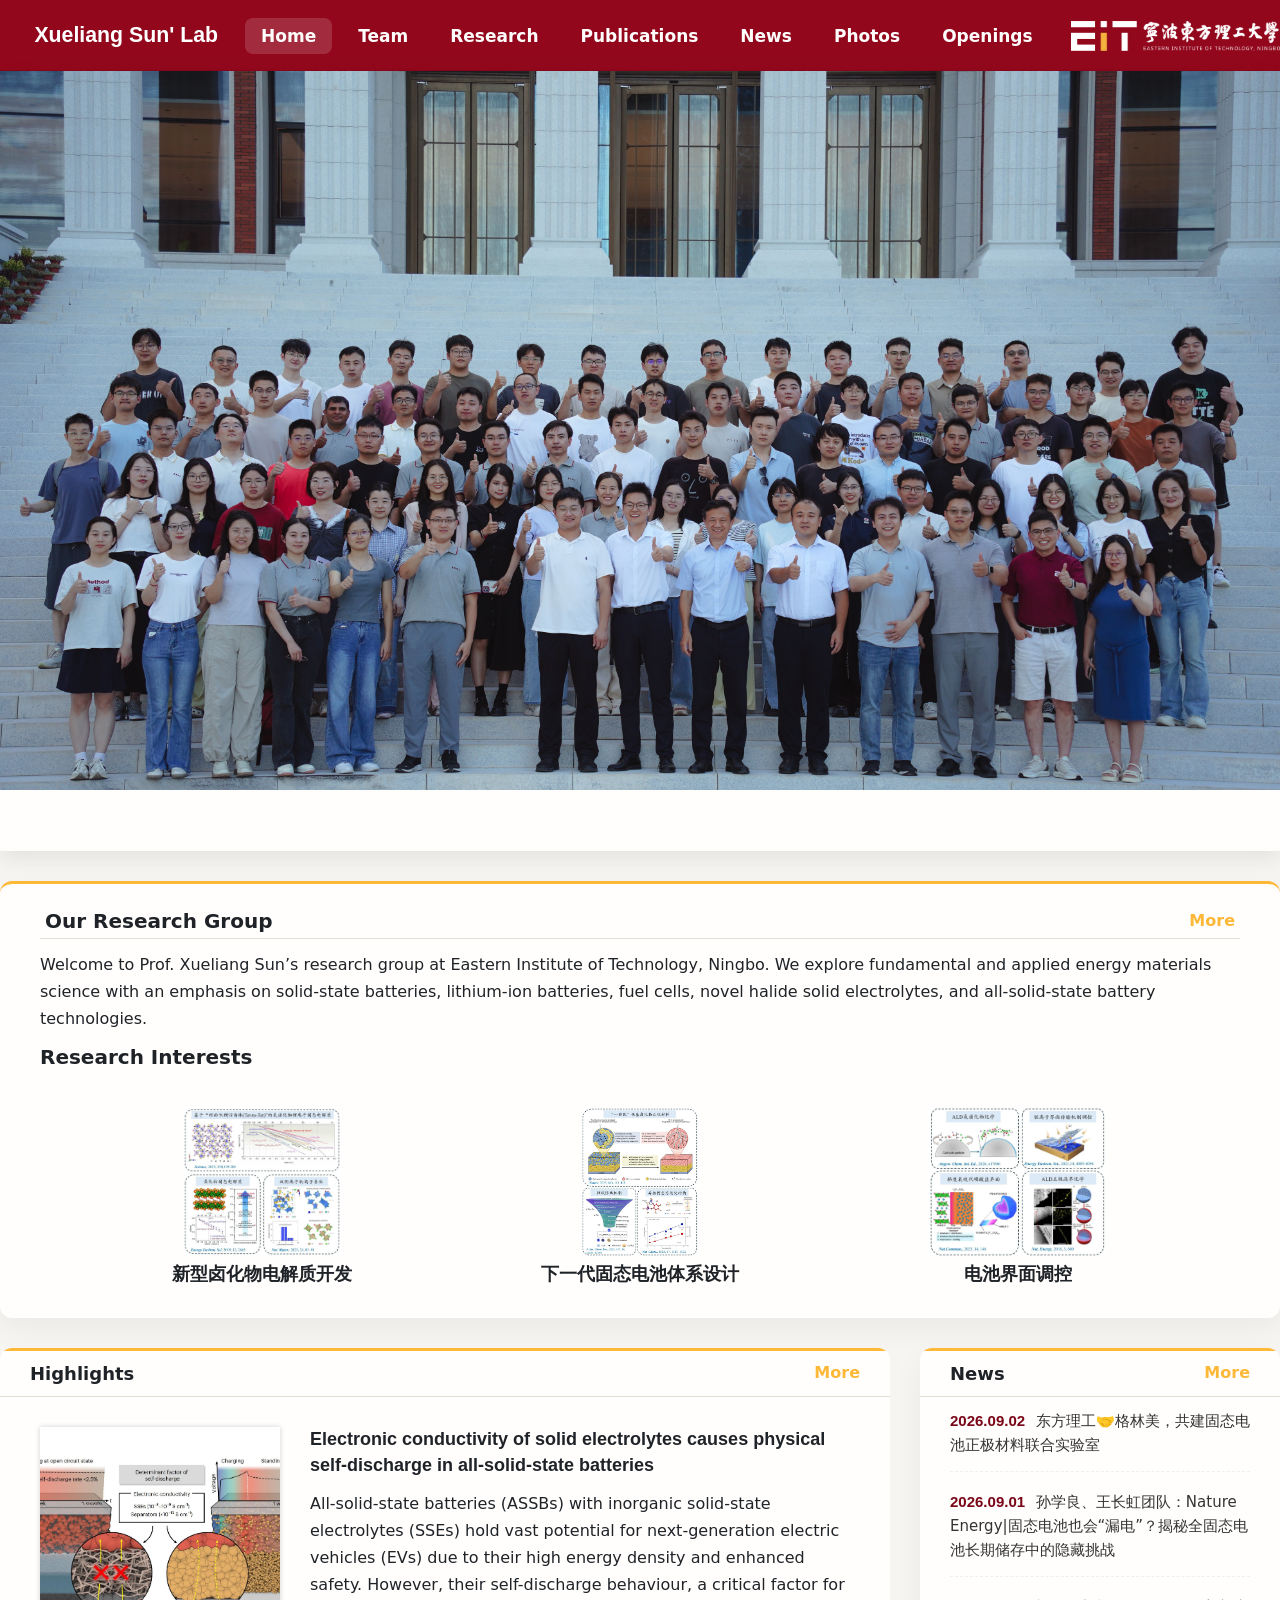
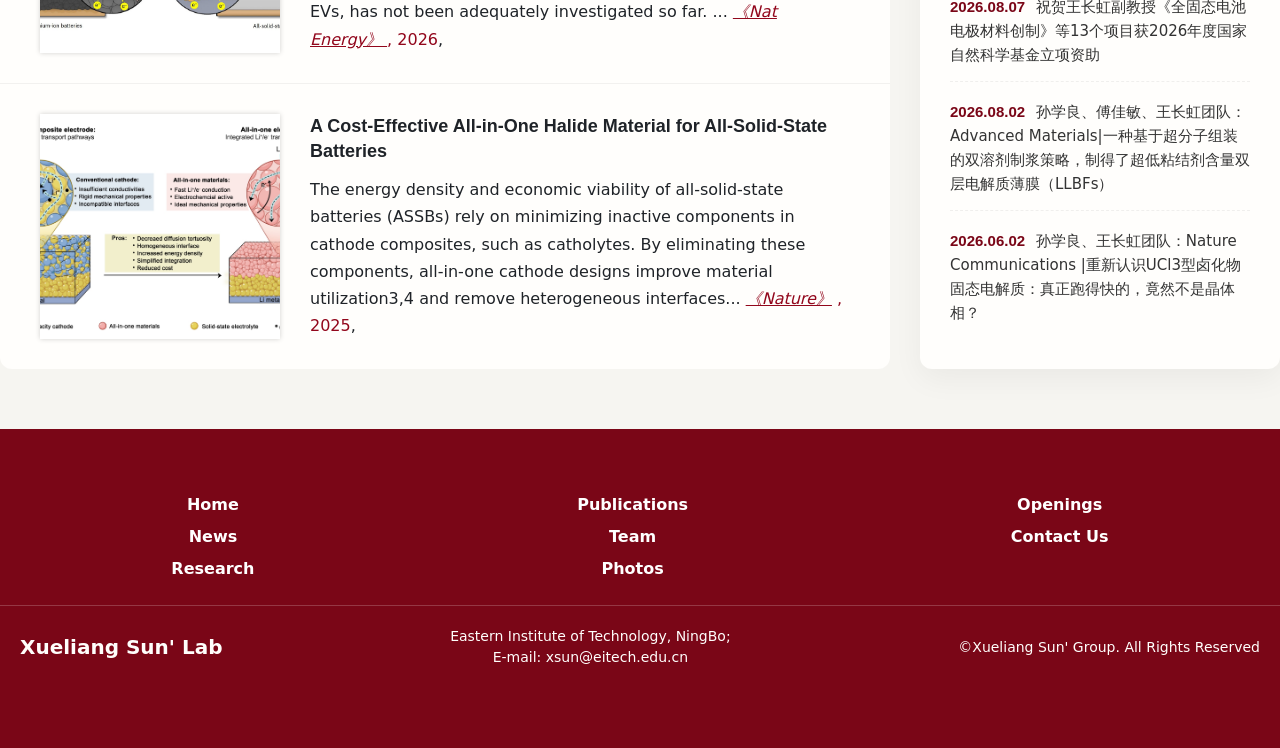
==== commit 8f0baf8b: "add new" ====
--- a/index.html
+++ b/index.html
@@ -65,17 +65,17 @@
 <p class="subheading">Research Interests</p>
 <div class="research-grid">
 <div class="research-item">
-<img alt="Quantum Computation" fetchpriority="high" src="./assets/home/research1.png"/>
+<img alt="Quantum Computation" fetchpriority="high" src="./assets/research/reach-1.jpg"/>
 <!-- <h4>量子材料理论与模拟<br><span class="research-en">Quantum Materials Theory & Simulation</span></h4> -->
-<h4>Solid State Battery</h4>
+<h4>新型卤化物电解质开发</h4>
 </div>
 <div class="research-item">
-<img alt="Quantum Materials" fetchpriority="high" src="./assets/home/research1.png"/>
-<h4>Solid State Battery</h4>
+<img alt="Quantum Materials" fetchpriority="high" src="./assets/research/reach-2.jpg"/>
+<h4>下一代固态电池体系设计</h4>
 </div>
 <div class="research-item">
-<img alt="Quantum Devices" fetchpriority="high" src="./assets/home/research1.png"/>
-<h4>Solid State Battery</h4>
+<img alt="Quantum Devices" fetchpriority="high" src="./assets/research/reach-3.jpg"/>
+<h4>电池界面调控</h4>
 </div>
 </div>
 </div>
@@ -109,62 +109,6 @@
 <ul>
 
 
-
-
-
-
-
-
-
-
-
-
-
-
-
-
-
-
-
-
-
-
-
-
-
-
-
-
-
-
-
-
-
-
-
-
-
-
-
-
-
-
-
-
-
-
-
-
-
-
-
-
-
-
-
-
-
-
 </ul>
 </div>
 </div>
@@ -188,6 +132,9 @@
 </div>
 </footer>
 <script defer="" src="./assets/js/site.js"></script>
-<script defer="" src="./assets/data/home-highlights-data.js"></script><script defer="" src="./assets/data/home-news-data.js"></script><script defer="" src="./assets/js/home-content.js"></script><script defer="" src="./assets/js/home.js"></script>
+<script defer="" src="./assets/data/home-highlights-data.js"></script>
+<script defer="" src="./assets/data/home-news-data.js"></script>
+<script defer="" src="./assets/js/home-content.js"></script>
+<script defer="" src="./assets/js/home.js"></script>
 </body>
 </html>
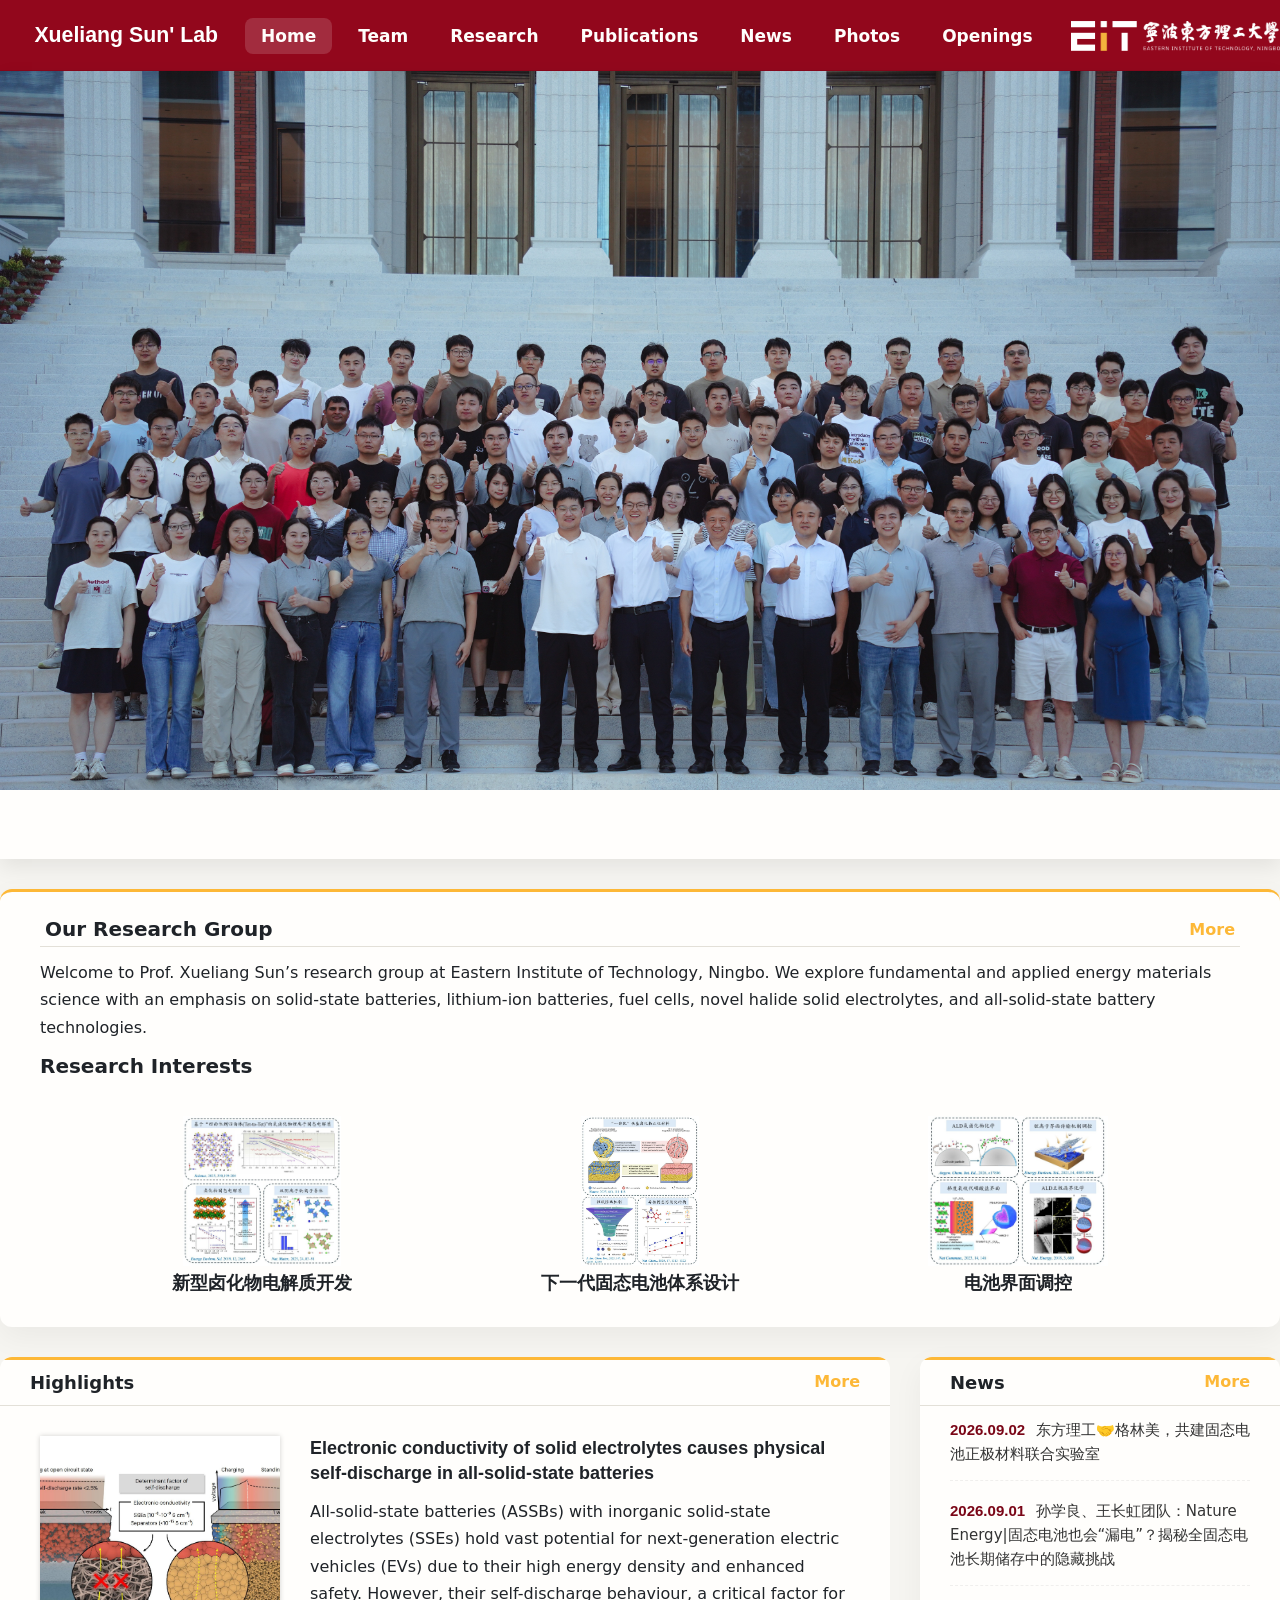
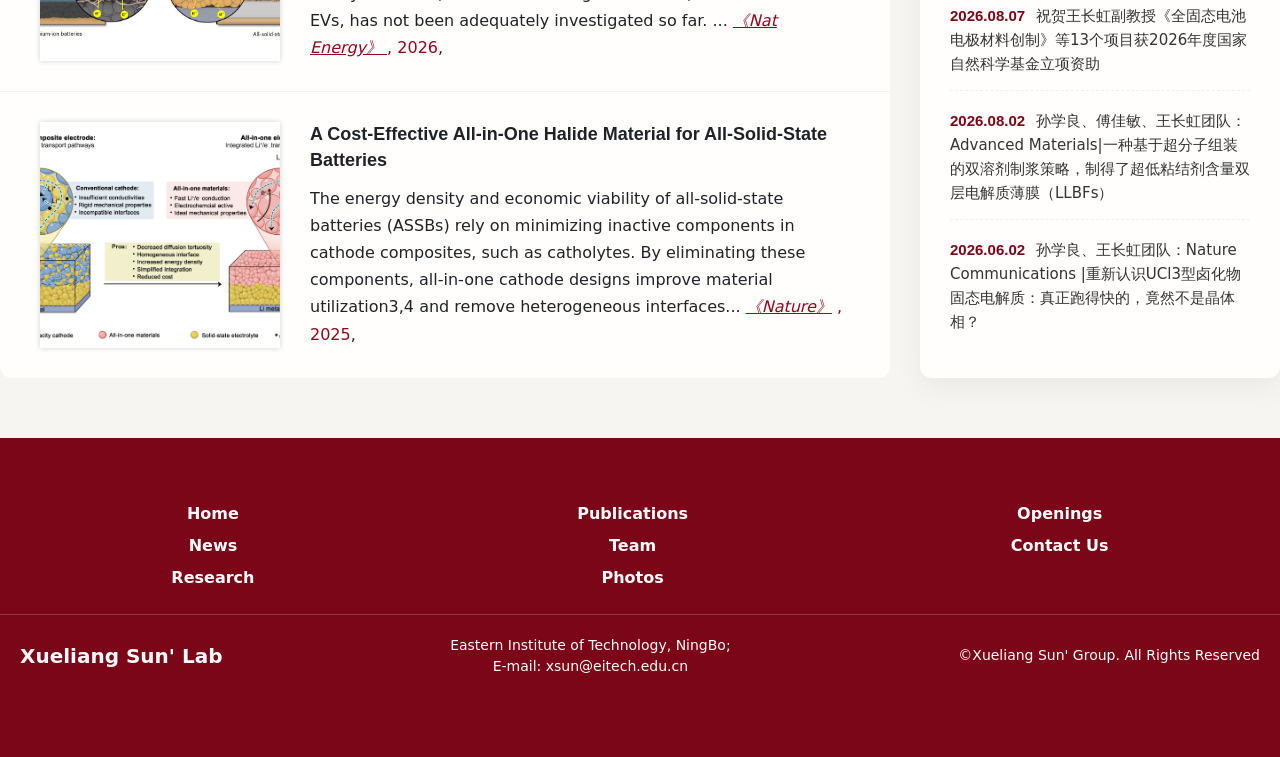
==== commit 6aa77db8: "fix" ====
--- a/index.html
+++ b/index.html
@@ -37,9 +37,10 @@
 <main>
 <section aria-label="Lab highlights" class="hero">
 <div class="TopPhoto is-active"><img alt="Lab highlight image 1" src="./assets/home/top1-1.jpg"></div>
-<div class="TopPhoto"><img alt="Lab highlight image 2" src="./assets/home/top1-2.jpg"/></div>
-<div class="TopPhoto"><img alt="Lab highlight image 3" src="./assets/home/top1-3.jpg"/></div>
-<div class="TopPhoto"><img alt="Lab highlight image 4" src="./assets/home/top1-4.jpg"/></div>
+<div class="TopPhoto"><a class="link" href="https://doi.org/10.1038/s41560-026-02090-x" target="_blank"><img alt="Lab highlight image 2" src="./assets/home/top1-2.jpg"/></a></div>
+<div class="TopPhoto"><a class="link" href="https://doi.org/10.1038/s41586-025-09153-1" target="_blank"><img alt="Lab highlight image 3" src="./assets/home/top1-3.jpg"/></a></div>
+<div class="TopPhoto"><a class="link" href="https://doi.org/10.1038/s41560-025-01853-2" target="_blank"><img alt="Lab highlight image 4" src="./assets/home/top1-5.png"/></a></div>
+<div class="TopPhoto"><a class="link" href="https://doi.org/10.1038/s44286-024-00079-5" target="_blank"><img alt="Lab highlight image 4" src="./assets/home/top1-4.jpg"/></a></div>
 <!-- <div class="TopPhoto"><img alt="Lab highlight image 5" src="./assets/home/top2-2.webp"/></div>
 <div class="TopPhoto"><img alt="Lab highlight image 6" src="./assets/home/top2-3.webp"/></div>
 <div class="TopPhoto"><img alt="Lab highlight image 7" src="./assets/home/top3-1.webp"/></div> -->
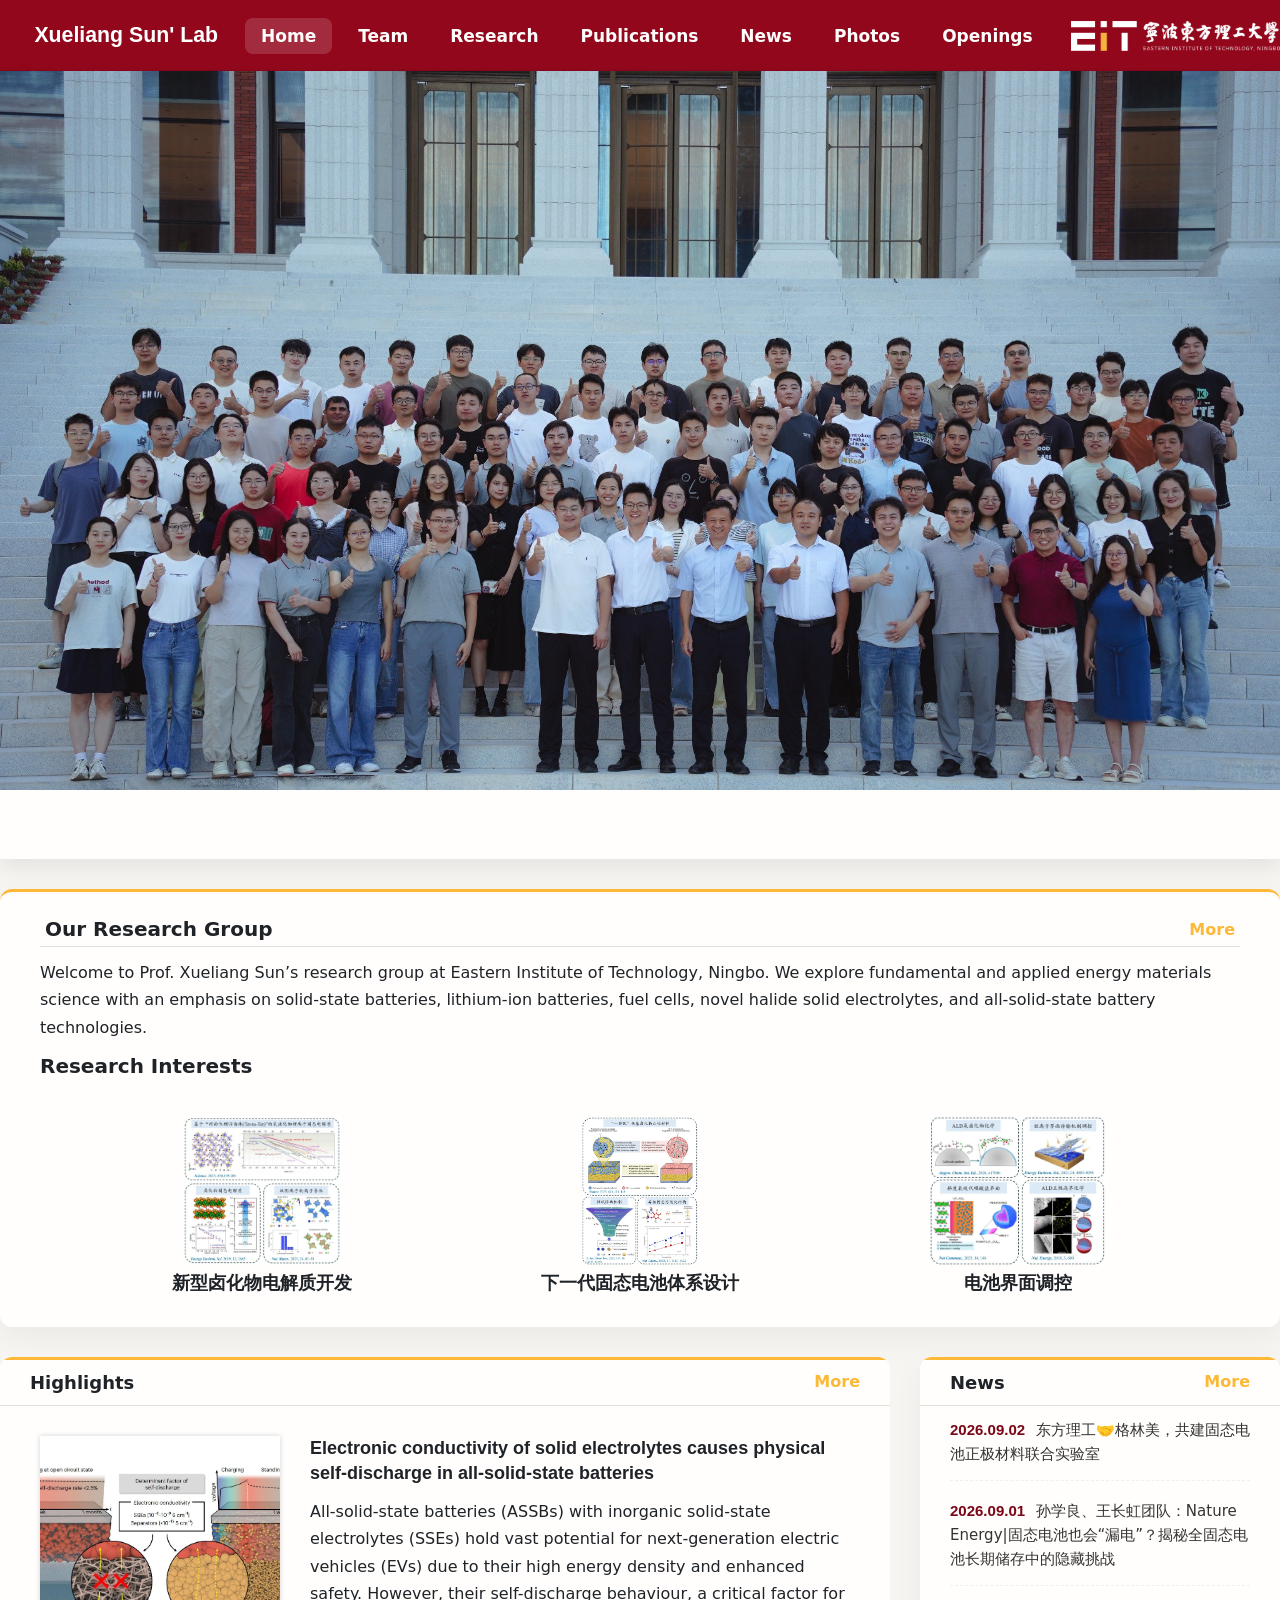
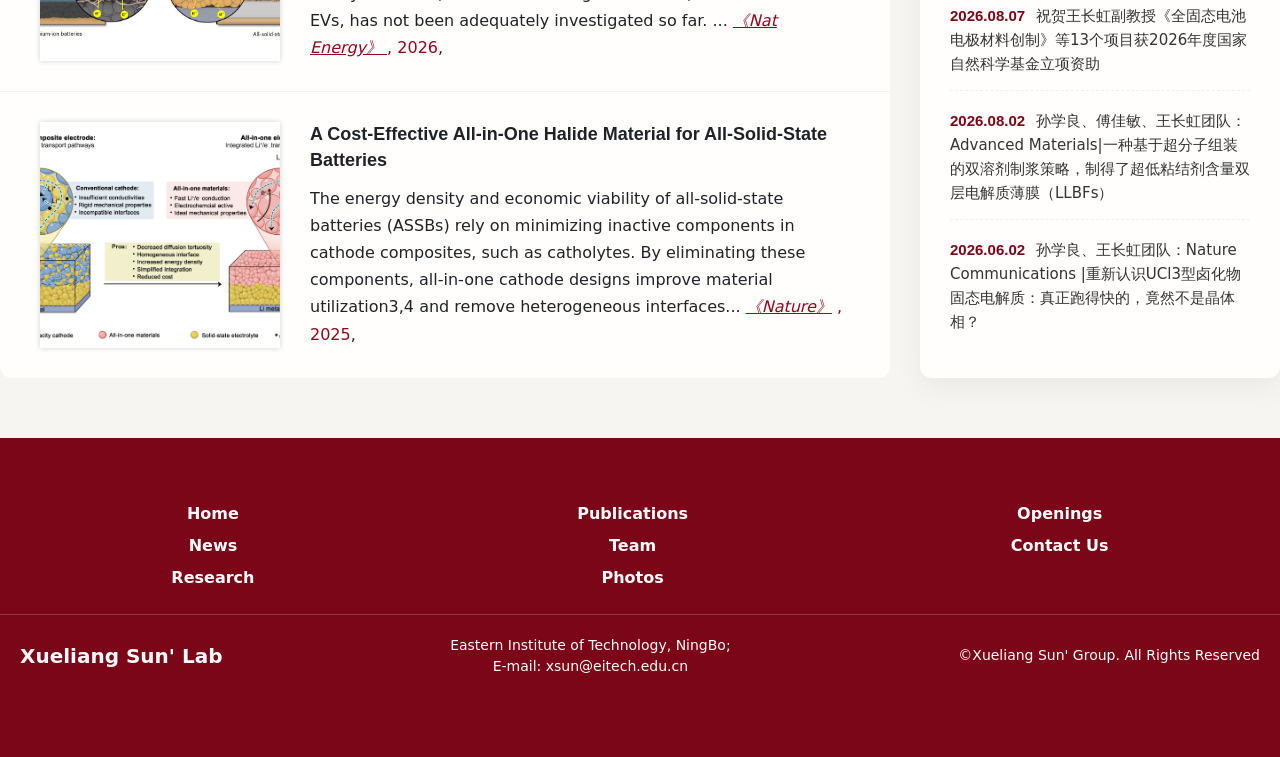
==== commit d1457066: "fix" ====
--- a/index.html
+++ b/index.html
@@ -39,7 +39,7 @@
 <div class="TopPhoto is-active"><img alt="Lab highlight image 1" src="./assets/home/top1-1.jpg"></div>
 <div class="TopPhoto"><a class="link" href="https://doi.org/10.1038/s41560-026-02090-x" target="_blank"><img alt="Lab highlight image 2" src="./assets/home/top1-2.jpg"/></a></div>
 <div class="TopPhoto"><a class="link" href="https://doi.org/10.1038/s41586-025-09153-1" target="_blank"><img alt="Lab highlight image 3" src="./assets/home/top1-3.jpg"/></a></div>
-<div class="TopPhoto"><a class="link" href="https://doi.org/10.1038/s41560-025-01853-2" target="_blank"><img alt="Lab highlight image 4" src="./assets/home/top1-5.png"/></a></div>
+<div class="TopPhoto"><a class="link" href="https://doi.org/10.1038/s41560-025-01853-2" target="_blank"><img alt="Lab highlight image 4" src="./assets/home/top1-5.jpg"/></a></div>
 <div class="TopPhoto"><a class="link" href="https://doi.org/10.1038/s44286-024-00079-5" target="_blank"><img alt="Lab highlight image 4" src="./assets/home/top1-4.jpg"/></a></div>
 <!-- <div class="TopPhoto"><img alt="Lab highlight image 5" src="./assets/home/top2-2.webp"/></div>
 <div class="TopPhoto"><img alt="Lab highlight image 6" src="./assets/home/top2-3.webp"/></div>
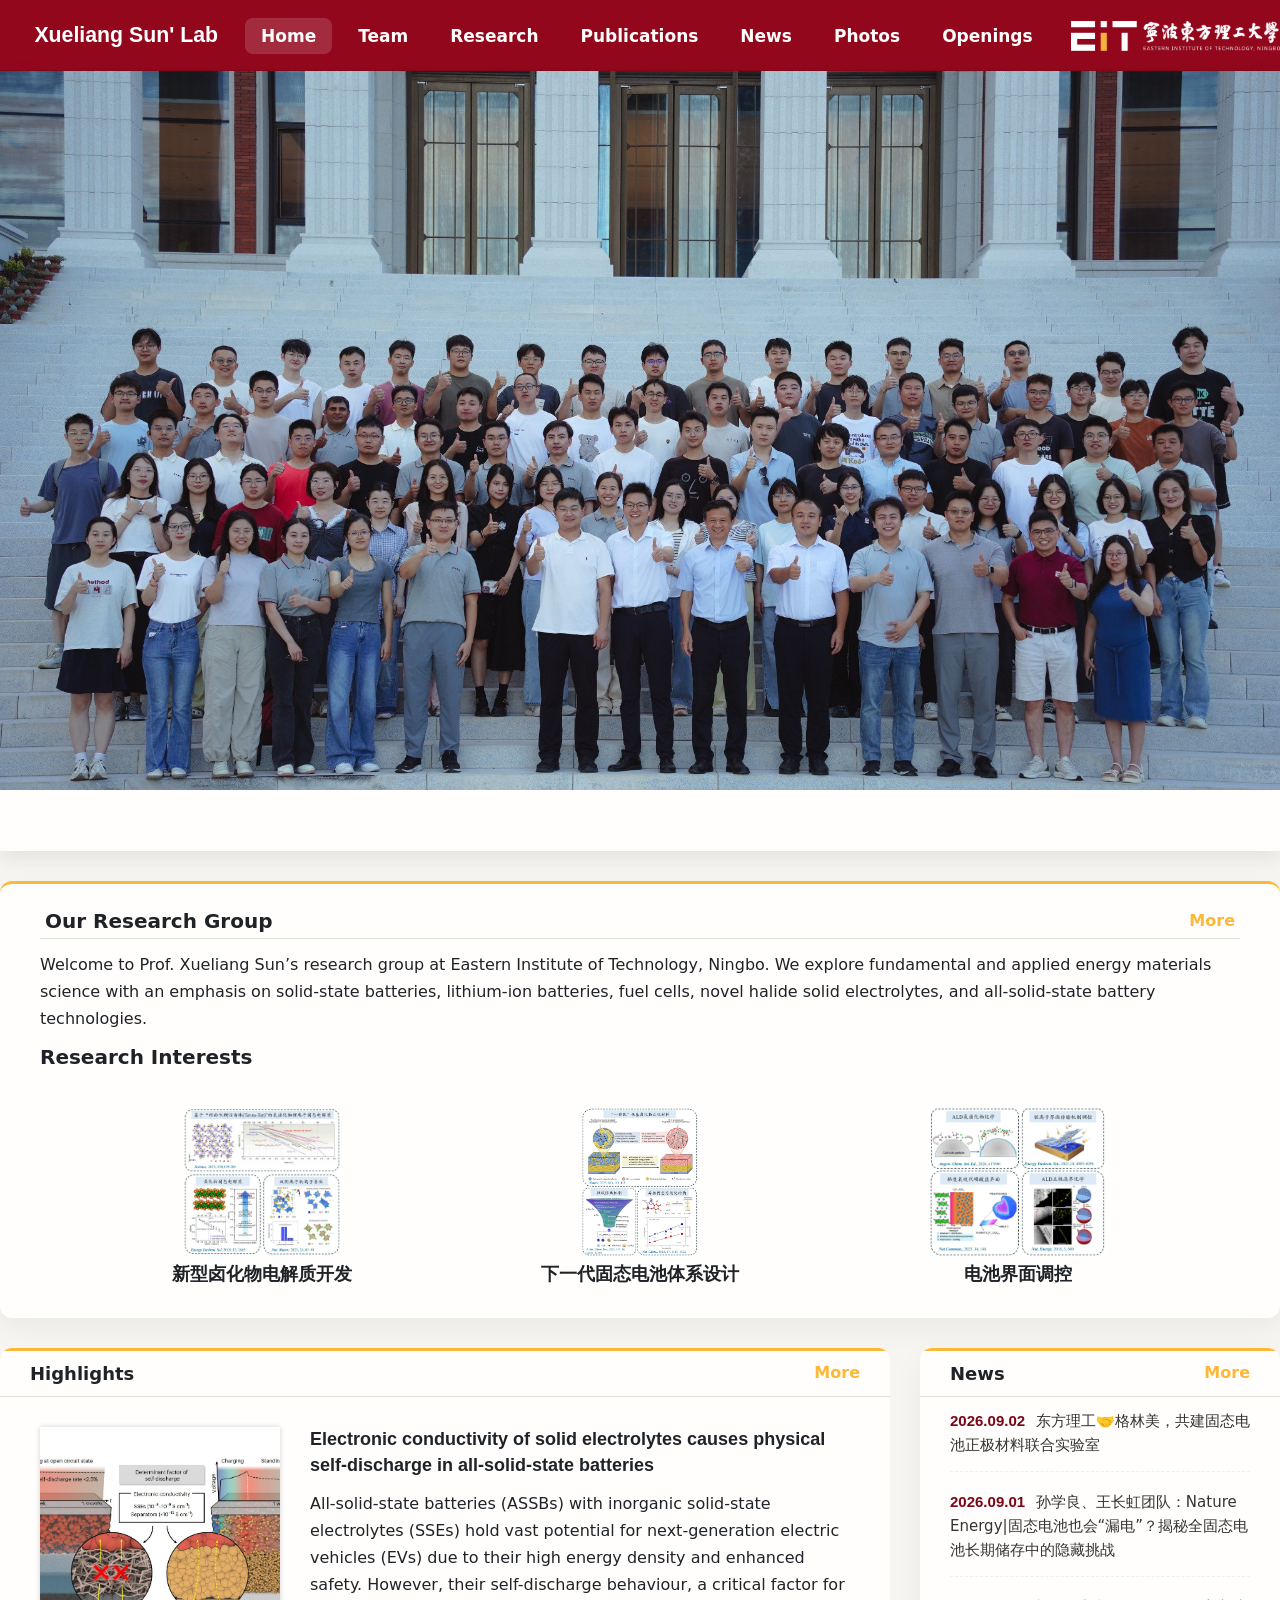
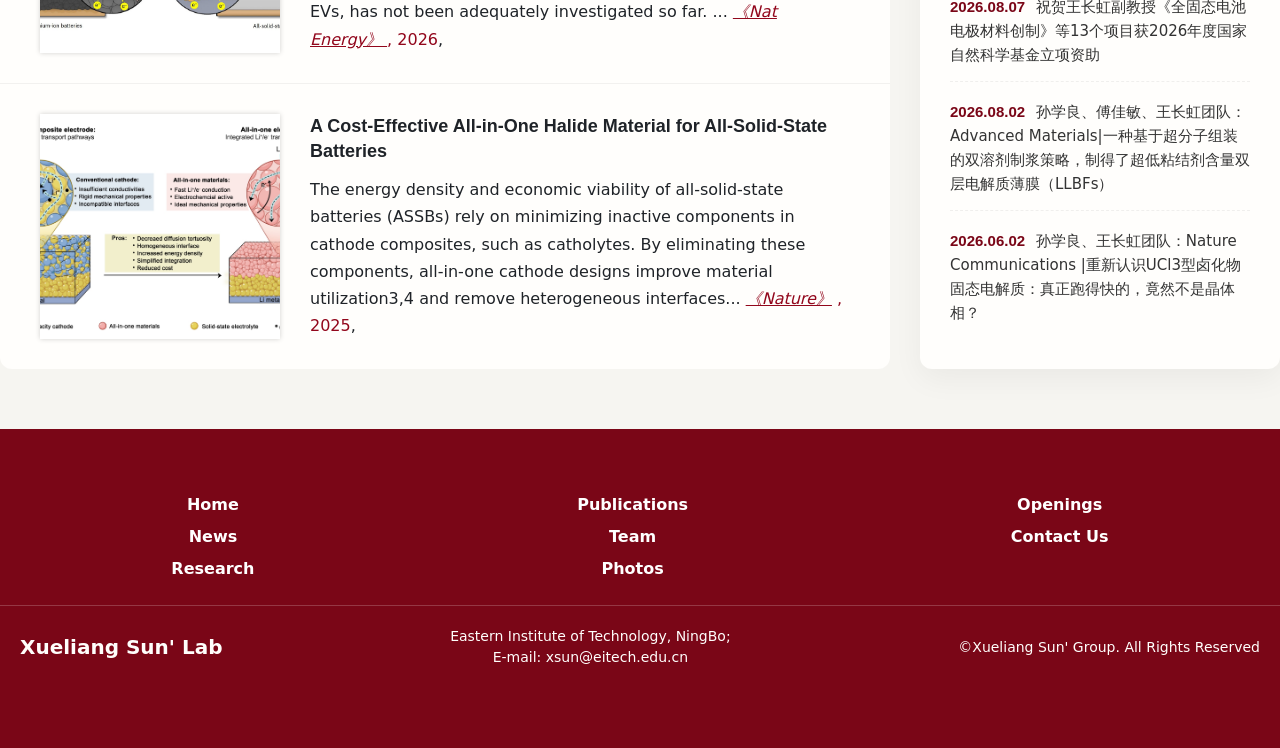
==== commit 5ffce0ba: "add new" ====
--- a/index.html
+++ b/index.html
@@ -37,10 +37,10 @@
 <main>
 <section aria-label="Lab highlights" class="hero">
 <div class="TopPhoto is-active"><img alt="Lab highlight image 1" src="./assets/home/top1-1.jpg"></div>
-<div class="TopPhoto"><a class="link" href="https://doi.org/10.1038/s41560-026-02090-x" target="_blank"><img alt="Lab highlight image 2" src="./assets/home/top1-2.jpg"/></a></div>
-<div class="TopPhoto"><a class="link" href="https://doi.org/10.1038/s41586-025-09153-1" target="_blank"><img alt="Lab highlight image 3" src="./assets/home/top1-3.jpg"/></a></div>
-<div class="TopPhoto"><a class="link" href="https://doi.org/10.1038/s41560-025-01853-2" target="_blank"><img alt="Lab highlight image 4" src="./assets/home/top1-5.jpg"/></a></div>
-<div class="TopPhoto"><a class="link" href="https://doi.org/10.1038/s44286-024-00079-5" target="_blank"><img alt="Lab highlight image 4" src="./assets/home/top1-4.jpg"/></a></div>
+<div class="TopPhoto"><img alt="Lab highlight image 2" src="./assets/home/top1-2.jpg"/><a class="link" href="https://doi.org/10.1038/s41560-026-02090-x" target="_blank">《Electronic conductivity of solid electrolytes causes physical self-discharge in all-solid-state batteries. Nature Energy, 2026》</h4></a></div>
+<div class="TopPhoto"><img alt="Lab highlight image 3" src="./assets/home/top1-3.jpg"/><a class="link" href="https://doi.org/10.1038/s41586-025-09153-1" target="_blank">《A cost-effective all-in-one halide material for all-solid-state batteries. Nature 2025, 643, 111.》</a></div>
+<div class="TopPhoto"><img alt="Lab highlight image 4" src="./assets/home/top1-5.jpg"/><a class="link" href="https://doi.org/10.1126/science.adt9678" target="_blank">《Anion sublattice design enables superionic conductivity in crystalline oxyhalides. Science 2025, 390, 199.》</a></div>
+<div class="TopPhoto"><img alt="Lab highlight image 4" src="./assets/home/top1-4.jpg"/><a class="link" href="https://doi.org/10.1038/s44286-024-00079-5" target="_blank">《All-solid-state lithium–sulfur batteries through a reaction engineering lens.  Nature Chemical Engineering, 2024, 1, 400.》</a></div>
 <!-- <div class="TopPhoto"><img alt="Lab highlight image 5" src="./assets/home/top2-2.webp"/></div>
 <div class="TopPhoto"><img alt="Lab highlight image 6" src="./assets/home/top2-3.webp"/></div>
 <div class="TopPhoto"><img alt="Lab highlight image 7" src="./assets/home/top3-1.webp"/></div> -->
--- a/assets/css/common.css
+++ b/assets/css/common.css
@@ -167,6 +167,21 @@
 	object-fit: cover;
 }
 
+.TopPhoto a {
+	margin: 0;
+    font-size: 18px;
+    color: var(--text);
+    line-height: 1.5;
+    font-weight: bold;
+
+    position: absolute;
+    bottom: 10px;
+    left: 50%;
+    transform: translateX(-50%);
+    text-align: center;
+    width: 100%;
+}
+
 /* --- 高级半透明切换按钮 --- */
 .slider-btn {
 	position: absolute;
